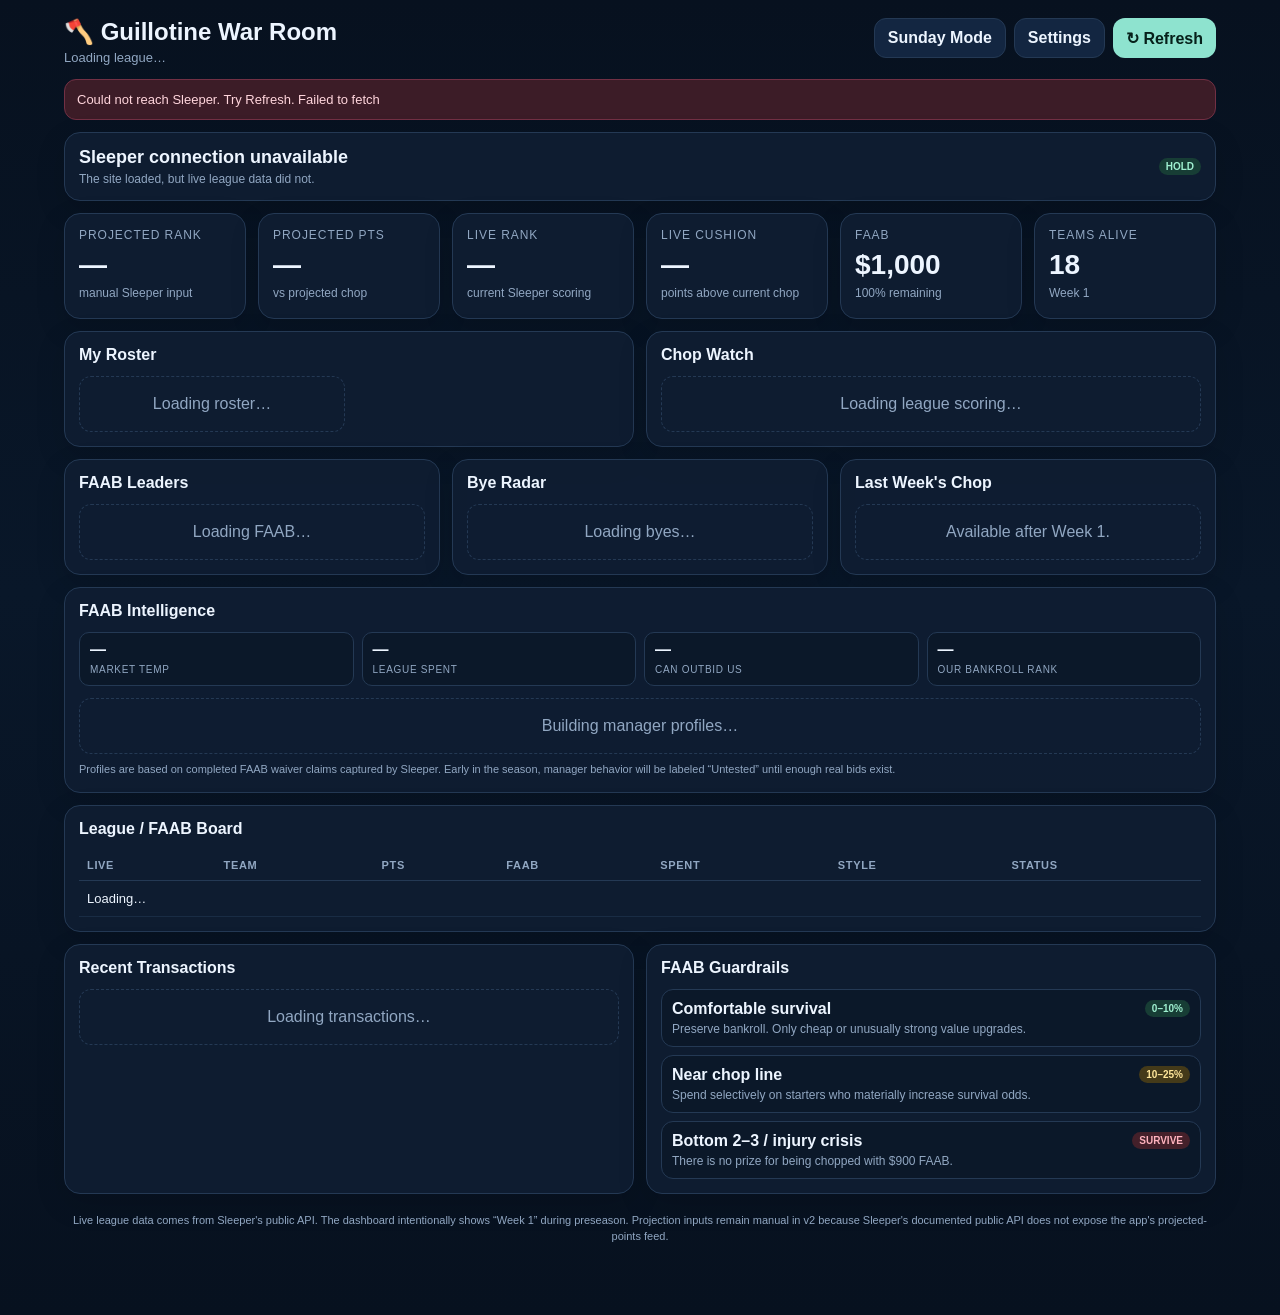
==== index.html @ 02e6e583 "Add files via upload" ====
<!doctype html>
<html lang="en">
<head>
<meta charset="utf-8">
<meta name="viewport" content="width=device-width,initial-scale=1,viewport-fit=cover">
<meta name="theme-color" content="#07111f">
<title>Guillotine War Room</title>
<style>
:root{
  --bg:#07111f;--panel:#0f1d31;--panel2:#132641;--line:#243954;--text:#edf5ff;
  --muted:#91a7c2;--green:#32d296;--yellow:#f3c969;--red:#ff6b7a;--blue:#5ab0ff;
  --accent:#8ee3cf;--purple:#a78bfa;--orange:#f5a94a
}
*{box-sizing:border-box}
body{margin:0;background:linear-gradient(180deg,#07111f,#091729 45%,#07111f);color:var(--text);
  font-family:-apple-system,BlinkMacSystemFont,"Segoe UI",Roboto,Arial,sans-serif;min-height:100vh}
button,input,select{font:inherit}
.app{max-width:1180px;margin:auto;padding:18px 14px 70px}
.header{display:flex;gap:12px;align-items:flex-start;justify-content:space-between;margin-bottom:14px}
.brand h1{font-size:24px;margin:0}.brand p{margin:4px 0 0;color:var(--muted);font-size:13px}
.actions{display:flex;gap:8px;flex-wrap:wrap;justify-content:flex-end}
.btn{border:1px solid var(--line);background:var(--panel2);color:var(--text);padding:10px 13px;border-radius:12px;font-weight:750;cursor:pointer}
.btn.primary{background:var(--accent);color:#06201a;border:none}.btn.active{outline:2px solid var(--accent)}
.grid{display:grid;grid-template-columns:repeat(12,1fr);gap:12px}
.card{background:rgba(15,29,49,.96);border:1px solid var(--line);border-radius:16px;padding:14px;box-shadow:0 10px 30px rgba(0,0,0,.13)}
.metric{grid-column:span 2;min-height:106px}.metric .label{color:var(--muted);font-size:12px;text-transform:uppercase;letter-spacing:.08em}
.metric .value{font-size:28px;font-weight:850;margin-top:7px}.metric .sub{font-size:12px;color:var(--muted);margin-top:5px}
.section{grid-column:span 6}.wide{grid-column:span 12}.third{grid-column:span 4}
h2{font-size:16px;margin:0 0 12px}
.good{color:var(--green)}.warn{color:var(--yellow)}.bad{color:var(--red)}
.status{display:flex;align-items:center;gap:10px;padding:13px;border-radius:14px;background:#0b2b28;border:1px solid #184b45;margin-bottom:12px}
.status.warnbg{background:#312914;border-color:#65541b}.status.badbg{background:#351923;border-color:#703042}
.dot{width:10px;height:10px;border-radius:50%;background:var(--green);box-shadow:0 0 14px currentColor;flex:0 0 auto}
.status strong{font-size:17px}.small{font-size:12px;color:var(--muted)}
table{width:100%;border-collapse:collapse;font-size:13px}
th{text-align:left;color:var(--muted);font-size:11px;text-transform:uppercase;letter-spacing:.06em;padding:9px 8px;border-bottom:1px solid var(--line)}
td{padding:10px 8px;border-bottom:1px solid rgba(36,57,84,.55)}
tr.me{background:rgba(90,176,255,.09)}tr.chop td{color:#ffd8dd}
.pill{display:inline-block;padding:3px 7px;border-radius:999px;font-size:10px;font-weight:850;background:#203858;color:#cfe6ff;white-space:nowrap}
.pill.green{background:#173d35;color:#9ff0d0}.pill.red{background:#44202a;color:#ffb3be}
.pill.yellow{background:#443a19;color:#ffe79b}.pill.purple{background:#31274b;color:#dacfff}
.faabbar{height:7px;background:#1e3048;border-radius:99px;overflow:hidden;margin-top:5px}.faabbar span{display:block;height:100%;background:var(--accent)}
.roster-grid{display:grid;grid-template-columns:repeat(2,1fr);gap:8px}
.player{border:1px solid var(--line);border-radius:12px;padding:10px;background:#0b1829}
.player .top{display:flex;justify-content:space-between;gap:8px;align-items:start}.player .name{font-weight:800}.player .meta{color:var(--muted);font-size:12px;margin-top:4px}
.controls{display:grid;grid-template-columns:1fr 1fr;gap:8px}.controls label{font-size:12px;color:var(--muted)}
select,input{width:100%;margin-top:4px;background:#0a1728;border:1px solid var(--line);border-radius:10px;color:var(--text);padding:10px;font-size:14px}
.empty{padding:18px;color:var(--muted);text-align:center;border:1px dashed var(--line);border-radius:12px}
.error{display:none;background:#3c1c27;color:#ffd5dc;border:1px solid #723044;border-radius:12px;padding:12px;margin-bottom:12px;font-size:13px}
#setup{display:none;margin-bottom:12px}
.reco{display:grid;grid-template-columns:1fr auto;gap:10px;align-items:center}.reco .headline{font-size:18px;font-weight:850}.reco .why{font-size:12px;color:var(--muted);margin-top:4px}
.reco .action{font-size:12px;text-align:right}
.kpirow{display:flex;gap:12px;flex-wrap:wrap;margin-top:10px}.kpi{background:#0b1829;border:1px solid var(--line);padding:8px 10px;border-radius:10px;min-width:90px}
.kpi b{display:block;font-size:16px}.kpi span{font-size:10px;color:var(--muted);text-transform:uppercase;letter-spacing:.07em}
.byeweek{display:flex;justify-content:space-between;align-items:center;padding:9px 0;border-bottom:1px solid rgba(36,57,84,.55)}
.byeweek:last-child{border-bottom:none}.playersline{font-size:12px;color:var(--muted);margin-top:2px}
.market-grid{display:grid;grid-template-columns:repeat(2,1fr);gap:8px}
.sunday-only{display:none}.sunday .sunday-only{display:block}.sunday .normal-only{display:none}
.footer{margin-top:18px;color:var(--muted);font-size:11px;text-align:center;line-height:1.5}
@media(max-width:800px){
  .metric{grid-column:span 6}.section,.third{grid-column:span 12}.roster-grid,.market-grid{grid-template-columns:1fr}
  .header{align-items:flex-start}.brand h1{font-size:21px}.controls{grid-template-columns:1fr}
  .actions{max-width:46%}.btn{padding:9px 11px}
}

.market-temp{display:grid;grid-template-columns:repeat(4,1fr);gap:8px;margin-bottom:12px}
.market-temp .kpi{min-width:0}
.profile-grid{display:grid;grid-template-columns:repeat(2,1fr);gap:8px}
.profile-card{border:1px solid var(--line);border-radius:12px;padding:10px;background:#0b1829}
.profile-card .row{display:flex;justify-content:space-between;gap:8px;align-items:center}
.profile-card .name{font-weight:800}
.profile-card .meta{color:var(--muted);font-size:11px;margin-top:5px;line-height:1.4}
.need{font-size:10px;font-weight:800;border-radius:999px;padding:3px 7px;background:#243954;color:#d8e8fa}
.bid-table td,.bid-table th{white-space:nowrap}
.intel-note{font-size:11px;color:var(--muted);line-height:1.45;margin-top:8px}
@media(max-width:800px){
  .market-temp{grid-template-columns:repeat(2,1fr)}
  .profile-grid{grid-template-columns:1fr}
}

</style>
</head>
<body>
<div class="app" id="app">
  <div class="header">
    <div class="brand"><h1>🪓 Guillotine War Room</h1><p id="leagueTitle">Loading league…</p></div>
    <div class="actions">
      <button class="btn" id="sundayBtn">Sunday Mode</button>
      <button class="btn" id="settingsBtn">Settings</button>
      <button class="btn primary" id="refreshBtn">↻ Refresh</button>
    </div>
  </div>

  <div id="error" class="error"></div>

  <div id="setup" class="card">
    <div class="controls">
      <label>My team<select id="teamSelect"><option>Loading teams…</option></select></label>
      <label>Projected rank<input id="projRank" type="number" min="1" max="18" value="4"></label>
      <label>My projected points<input id="myProj" type="number" step=".01" value="95.79"></label>
      <label>Projected chop line<input id="chopProj" type="number" step=".01" value="84.88"></label>
      <label>Sleeper “safe” %<input id="safePct" type="number" step="1" min="0" max="100" value="61"></label>
      <label>Starting FAAB<input id="startFaab" type="number" value="1000"></label>
    </div>
    <div style="margin-top:10px"><button class="btn primary" id="saveBtn">Save dashboard settings</button></div>
  </div>

  <div class="card wide normal-only" style="margin-bottom:12px">
    <div class="reco">
      <div><div class="headline" id="recommendation">Loading recommendation…</div><div class="why" id="recommendationWhy"></div></div>
      <div class="action"><span class="pill green" id="recommendationPill">HOLD</span></div>
    </div>
  </div>

  <div class="card wide sunday-only" style="margin-bottom:12px">
    <div class="reco">
      <div><div class="headline" id="sundayDecision">Sunday Mode</div><div class="why" id="sundayDecisionWhy">Live game-day guidance will appear once scoring starts.</div></div>
      <div class="action"><span class="pill green" id="sundayDecisionPill">HOLD</span></div>
    </div>
  </div>

  <div class="grid">
    <div class="card metric normal-only"><div class="label">Projected Rank</div><div class="value" id="rankVal">—</div><div class="sub">manual Sleeper input</div></div>
    <div class="card metric normal-only"><div class="label">Projected Pts</div><div class="value" id="projVal">—</div><div class="sub" id="projSub">vs projected chop</div></div>
    <div class="card metric"><div class="label">Live Rank</div><div class="value" id="liveRank">—</div><div class="sub">current Sleeper scoring</div></div>
    <div class="card metric"><div class="label">Live Cushion</div><div class="value" id="liveCushion">—</div><div class="sub">points above current chop</div></div>
    <div class="card metric normal-only"><div class="label">FAAB</div><div class="value" id="faabVal">$1,000</div><div class="sub" id="faabSub">100% remaining</div></div>
    <div class="card metric normal-only"><div class="label">Teams Alive</div><div class="value" id="teamsVal">18</div><div class="sub" id="weekVal">Week 1</div></div>

    <div class="card wide sunday-only">
      <h2>Sunday Survival Console</h2>
      <div class="kpirow" id="sundayKpis"></div>
      <div style="margin-top:12px" id="sundayBottom"></div>
    </div>

    <div class="card wide sunday-only">
      <h2>What Matters Now</h2>
      <div id="sundayContext"><div class="empty">Games have not started.</div></div>
    </div>

    <div class="card section">
      <h2>My Roster</h2>
      <div id="roster" class="roster-grid"><div class="empty">Loading roster…</div></div>
    </div>

    <div class="card section normal-only">
      <h2>Chop Watch</h2>
      <div id="chopWatch"><div class="empty">Loading league scoring…</div></div>
    </div>

    <div class="card third normal-only">
      <h2>FAAB Leaders</h2>
      <div id="faabLeaders"><div class="empty">Loading FAAB…</div></div>
    </div>

    <div class="card third normal-only">
      <h2>Bye Radar</h2>
      <div id="byeRadar"><div class="empty">Loading byes…</div></div>
    </div>

    <div class="card third normal-only">
      <h2>Last Week's Chop</h2>
      <div id="choppedMarket"><div class="empty">Available after Week 1.</div></div>
    </div>

    <div class="card wide normal-only">
      <h2>FAAB Intelligence</h2>
      <div class="market-temp" id="faabMarketKpis">
        <div class="kpi"><b>—</b><span>Market temp</span></div>
        <div class="kpi"><b>—</b><span>League spent</span></div>
        <div class="kpi"><b>—</b><span>Can outbid us</span></div>
        <div class="kpi"><b>—</b><span>Our bankroll rank</span></div>
      </div>
      <div id="faabProfiles"><div class="empty">Building manager profiles…</div></div>
      <div class="intel-note">Profiles are based on completed FAAB waiver claims captured by Sleeper. Early in the season, manager behavior will be labeled “Untested” until enough real bids exist.</div>
    </div>

    <div class="card wide normal-only">
      <h2>League / FAAB Board</h2>
      <div style="overflow:auto">
        <table>
          <thead><tr><th>Live</th><th>Team</th><th>Pts</th><th>FAAB</th><th>Spent</th><th>Style</th><th>Status</th></tr></thead>
          <tbody id="leagueRows"><tr><td colspan="7">Loading…</td></tr></tbody>
        </table>
      </div>
    </div>

    <div class="card section normal-only">
      <h2>Recent Transactions</h2>
      <div id="transactions"><div class="empty">Loading transactions…</div></div>
    </div>

    <div class="card section normal-only">
      <h2>FAAB Guardrails</h2>
      <div class="player"><div class="top"><span class="name">Comfortable survival</span><span class="pill green">0–10%</span></div><div class="meta">Preserve bankroll. Only cheap or unusually strong value upgrades.</div></div>
      <div class="player" style="margin-top:8px"><div class="top"><span class="name">Near chop line</span><span class="pill yellow">10–25%</span></div><div class="meta">Spend selectively on starters who materially increase survival odds.</div></div>
      <div class="player" style="margin-top:8px"><div class="top"><span class="name">Bottom 2–3 / injury crisis</span><span class="pill red">SURVIVE</span></div><div class="meta">There is no prize for being chopped with $900 FAAB.</div></div>
    </div>
  </div>

  <div class="footer">
    Live league data comes from Sleeper's public API. The dashboard intentionally shows “Week 1” during preseason.
    Projection inputs remain manual in v2 because Sleeper's documented public API does not expose the app's projected-points feed.
  </div>
</div>

<script>
const LEAGUE_ID="1383615005433274368";
const API="https://api.sleeper.app/v1";
const BYE={
  CAR:5,KC:5,
  CIN:6,DET:6,MIA:6,MIN:6,
  BUF:7,JAX:7,LAC:7,WAS:7,
  HOU:8,NO:8,NYG:8,SF:8,
  PIT:9,TEN:9,
  CHI:10,DEN:10,PHI:10,TB:10,
  ATL:11,CLE:11,GB:11,LAR:11,NE:11,SEA:11,
  BAL:13,IND:13,LV:13,NYJ:13,
  ARI:14,DAL:14
};
let state={league:null,users:[],rosters:[],matchups:[],previousMatchups:[],players:{},transactions:[],historicalTransactions:[],week:1,nflState:null};
let prefs=JSON.parse(localStorage.getItem("gwPrefs")||'{"rosterId":null,"projRank":4,"myProj":95.79,"chopProj":84.88,"safePct":61,"startFaab":1000}');

const $=id=>document.getElementById(id);
const money=n=>"$"+Number(n||0).toLocaleString();
const teamName=user=>user?.metadata?.team_name || user?.display_name || user?.username || "Unknown";
const playerName=id=>{const p=state.players[id];return p?(p.full_name||[p.first_name,p.last_name].filter(Boolean).join(" ")):id};
const playerMeta=id=>state.players[id]||{};
const rosterUser=r=>state.users.find(u=>u.user_id===r.owner_id);
const faabRemaining=r=>Math.max(0,Number(prefs.startFaab||1000)-Number(r.settings?.waiver_budget_used||0));
const myRoster=()=>state.rosters.find(r=>String(r.roster_id)===String(prefs.rosterId));
const matchupFor=(rid,arr=state.matchups)=>arr.find(m=>String(m.roster_id)===String(rid));
const activeRoster=r=>Array.isArray(r.players)&&r.players.length>0;

function showError(msg){$("error").style.display="block";$("error").textContent=msg}
function hideError(){$("error").style.display="none"}
async function getJson(url,timeout=10000){
  const c=new AbortController();const t=setTimeout(()=>c.abort(),timeout);
  try{const r=await fetch(url,{cache:"no-store",signal:c.signal});if(!r.ok)throw new Error(`${r.status} ${r.statusText}`);return await r.json()}
  finally{clearTimeout(t)}
}

async function load(){
  hideError();$("recommendation").textContent="Refreshing Sleeper…";
  try{
    const [league,users,rosters,nfl]=await Promise.all([
      getJson(`${API}/league/${LEAGUE_ID}`),getJson(`${API}/league/${LEAGUE_ID}/users`),
      getJson(`${API}/league/${LEAGUE_ID}/rosters`),getJson(`${API}/state/nfl`)
    ]);
    state.league=league;state.users=users;state.rosters=rosters;state.nflState=nfl;
    const st=String(nfl.season_type||"").toLowerCase();
    state.week=(st==="regular"||st==="post")?Number(nfl.week||1):1;
    $("leagueTitle").textContent=`${league.name||"Sleeper League"} · ${league.season||""}`;

    const jobs=[
      getJson(`${API}/league/${LEAGUE_ID}/matchups/${state.week}`).catch(()=>[]),
      getJson(`${API}/league/${LEAGUE_ID}/transactions/${state.week}`).catch(()=>[]),
      getJson(`${API}/players/nfl`,15000).catch(()=>({}))
    ];
    if(state.week>1)jobs.push(getJson(`${API}/league/${LEAGUE_ID}/matchups/${state.week-1}`).catch(()=>[]));
    const res=await Promise.all(jobs);
    state.matchups=res[0];state.transactions=res[1];state.players=res[2];state.previousMatchups=res[3]||[];

    // Pull every completed transaction week-to-date so FAAB behavior compounds over the season.
    const txWeeks=Array.from({length:Math.max(1,state.week)},(_,i)=>i+1);
    const txHistory=await Promise.all(txWeeks.map(w=>getJson(`${API}/league/${LEAGUE_ID}/transactions/${w}`).catch(()=>[])));
    const seen=new Set();
    state.historicalTransactions=txHistory.flat().filter(t=>{
      const key=t.transaction_id||`${t.created||0}-${JSON.stringify(t.roster_ids||[])}-${JSON.stringify(t.adds||{})}`;
      if(seen.has(key))return false;seen.add(key);return true;
    });

    buildTeamSelect();
    if(!prefs.rosterId){$("setup").style.display="block";$("recommendation").textContent="Choose your team once";$("recommendationWhy").textContent="Your selection will persist on this device."}
    else render();
  }catch(e){
    showError("Could not reach Sleeper. Try Refresh. "+(e.name==="AbortError"?"The request timed out.":e.message));
    $("recommendation").textContent="Sleeper connection unavailable";
    $("recommendationWhy").textContent="The site loaded, but live league data did not.";
  }
}

function buildTeamSelect(){
  const s=$("teamSelect");s.innerHTML="";
  state.rosters.forEach(r=>{const o=document.createElement("option");o.value=r.roster_id;o.textContent=teamName(rosterUser(r));if(String(r.roster_id)===String(prefs.rosterId))o.selected=true;s.appendChild(o)});
  $("projRank").value=prefs.projRank||4;$("myProj").value=prefs.myProj||95.79;$("chopProj").value=prefs.chopProj||84.88;
  $("safePct").value=prefs.safePct||61;$("startFaab").value=prefs.startFaab||1000;
}
function scoredTeams(){
  return state.rosters.filter(activeRoster).map(r=>({r,m:matchupFor(r.roster_id),pts:Number(matchupFor(r.roster_id)?.points||0)})).sort((a,b)=>b.pts-a.pts);
}
function recommendation(scored,mine){
  const gap=Number(prefs.myProj||0)-Number(prefs.chopProj||0);
  const rank=Number(prefs.projRank||99);const n=scored.length;
  const myfaab=faabRemaining(mine);
  let title,why,pill,cls;
  if(rank>=Math.max(1,n-2)||gap<4){
    title="🔴 Survival first — be willing to spend";
    why=`Projected ${rank}/${n} with only ${gap.toFixed(1)} points of cushion. Protect the season before the bankroll.`;
    pill="SURVIVE";cls="red";
  }else if(rank>=Math.max(1,n-5)||gap<8){
    title="🟡 Watch closely — selective upgrades";
    why=`Projected ${rank}/${n}, +${gap.toFixed(1)} above chop. Preserve FAAB unless an upgrade materially raises the floor.`;
    pill="WATCH";cls="yellow";
  }else{
    title="🟢 Comfortable — preserve FAAB";
    why=`Projected ${rank}/${n}, +${gap.toFixed(1)} above chop with ${money(myfaab)} available. No reason to force upgrades.`;
    pill="HOLD";cls="green";
  }
  $("recommendation").textContent=title;$("recommendationWhy").textContent=why;
  $("recommendationPill").textContent=pill;$("recommendationPill").className=`pill ${cls}`;
}
function render(){
  const mine=myRoster();if(!mine){$("setup").style.display="block";return}
  const scored=scoredTeams();const started=scored.some(x=>x.pts!==0);
  const myPts=Number(matchupFor(mine.roster_id)?.points||0);
  const myIdx=scored.findIndex(x=>x.r.roster_id===mine.roster_id);
  const chop=scored.length?scored[scored.length-1].pts:0;const cushion=myPts-chop;const faab=faabRemaining(mine);

  $("rankVal").textContent=`${prefs.projRank||"—"} / ${scored.length}`;
  $("projVal").textContent=Number(prefs.myProj||0).toFixed(1);
  const pg=Number(prefs.myProj||0)-Number(prefs.chopProj||0);
  $("projSub").textContent=`${pg>=0?"+":""}${pg.toFixed(1)} vs projected chop`;
  $("liveRank").textContent=started&&myIdx>=0?`${myIdx+1} / ${scored.length}`:"Not started";
  $("liveRank").style.fontSize=started?"28px":"20px";
  $("liveCushion").textContent=started?`${cushion>=0?"+":""}${cushion.toFixed(1)}`:"—";
  $("liveCushion").className="value "+(started?(cushion>=10?"good":cushion>=5?"warn":"bad"):"");
  $("faabVal").textContent=money(faab);$("faabSub").textContent=`${Math.round(100*faab/Number(prefs.startFaab||1000))}% remaining`;
  $("teamsVal").textContent=scored.length;$("weekVal").textContent=`Week ${state.week}`;

  recommendation(scored,mine);renderRoster(mine);renderLeague(scored,mine,started);renderChop(scored,mine,started);
  renderFaabLeaders(mine);renderFaabIntelligence(mine);renderByeRadar(mine);renderTransactions();renderChoppedMarket();renderSunday(scored,mine,started);
}
function renderRoster(mine){
  const starters=new Set((matchupFor(mine.roster_id)?.starters||mine.starters||[]).map(String));
  const ids=mine.players||[];
  $("roster").innerHTML=ids.map(id=>{
    const p=playerMeta(id),isStarter=starters.has(String(id)),bye=BYE[p.team],inj=p.injury_status?` · ${p.injury_status}`:"";
    return `<div class="player"><div class="top"><span class="name">${playerName(id)}</span><span class="pill ${isStarter?"green":""}">${isStarter?"START":"BENCH"}</span></div>
      <div class="meta">${p.position||""} · ${p.team||"FA"}${bye?` · Bye ${bye}`:""}${inj}</div></div>`
  }).join("")||'<div class="empty">No roster players returned.</div>';
}
function styleForSpend(spent){
  const pct=spent/Number(prefs.startFaab||1000);
  if(spent===0)return["Untested",""];
  if(pct<.10)return["Patient","green"];
  if(pct<.30)return["Active","yellow"];
  return["Aggressive","red"];
}
function renderLeague(scored,mine,started){
  $("leagueRows").innerHTML=scored.map((x,i)=>{
    const u=rosterUser(x.r),faab=faabRemaining(x.r),spent=Number(prefs.startFaab||1000)-faab,[style,cls]=styleForSpend(spent),me=x.r.roster_id===mine.roster_id;
    return `<tr class="${me?"me":""} ${started&&i===scored.length-1?"chop":""}">
      <td>${started?i+1:"—"}</td><td>${teamName(u)}${me?" · YOU":""}</td><td>${x.pts.toFixed(2)}</td>
      <td>${money(faab)}</td><td>${money(spent)}</td><td><span class="pill ${cls}">${style}</span></td>
      <td>${started&&i===scored.length-1?'<span class="pill red">CHOP</span>':'<span class="pill green">ALIVE</span>'}</td></tr>`
  }).join("");
}
function renderChop(scored,mine,started){
  if(!started){$("chopWatch").innerHTML='<div class="empty">Games have not started. Use projected rank/cushion above.</div>';return}
  const bottom=[...scored].slice(-5).reverse();
  $("chopWatch").innerHTML=bottom.map((x,i)=>{
    const me=x.r.roster_id===mine.roster_id;
    return `<div class="player" style="margin-bottom:7px"><div class="top"><span class="name">${teamName(rosterUser(x.r))}${me?" · YOU":""}</span><span class="pill ${i===0?"red":""}">${x.pts.toFixed(2)}</span></div>
      <div class="meta">${i===0?"Current chop position":"+"+(x.pts-bottom[0].pts).toFixed(2)+" above chop"}</div></div>`
  }).join("");
}
function renderFaabLeaders(mine){
  const rows=state.rosters.filter(activeRoster).map(r=>({r,faab:faabRemaining(r)})).sort((a,b)=>b.faab-a.faab).slice(0,8);
  $("faabLeaders").innerHTML=rows.map((x,i)=>{
    const me=x.r.roster_id===mine.roster_id;
    return `<div class="player" style="margin-bottom:7px"><div class="top"><span class="name">${i+1}. ${teamName(rosterUser(x.r))}${me?" · YOU":""}</span><b>${money(x.faab)}</b></div>
      <div class="faabbar"><span style="width:${Math.min(100,x.faab/Number(prefs.startFaab||1000)*100)}%"></span></div></div>`
  }).join("");
}

function rosterPositionCounts(r){
  const counts={QB:0,RB:0,WR:0,TE:0};
  (r.players||[]).forEach(id=>{
    const pos=(playerMeta(id).position||"").toUpperCase();
    if(counts[pos]!=null)counts[pos]++;
  });
  return counts;
}
function rosterWeakness(r){
  const c=rosterPositionCounts(r);
  // Guillotine roster is intentionally tiny; this is relative depth pressure, not a redraft roster-grade.
  const pressure=[
    ["TE",c.TE<=1?3:c.TE===2?1:0],
    ["RB",c.RB<=2?3:c.RB===3?1:0],
    ["WR",c.WR<=2?3:c.WR===3?1:0],
    ["QB",c.QB===0?3:c.QB===1?1:0]
  ].sort((a,b)=>b[1]-a[1]);
  return pressure[0][1]>0?pressure[0][0]:"BAL";
}
function faabClaimsByRoster(){
  const map={};
  state.rosters.forEach(r=>map[r.roster_id]={wins:0,total:0,max:0,bids:[],adds:[]});
  (state.historicalTransactions||[]).forEach(t=>{
    const bid=Number(t.settings?.waiver_bid);
    if(!Number.isFinite(bid)||bid<0)return;
    // Only count completed/successful waiver claims; failed claims are not reliable market-clearing bids.
    if(t.status && String(t.status).toLowerCase()!=="complete")return;
    const rid=(t.roster_ids||[])[0];
    if(!rid||!map[rid])return;
    map[rid].wins++;
    map[rid].total+=bid;
    map[rid].max=Math.max(map[rid].max,bid);
    map[rid].bids.push(bid);
    if(t.adds)map[rid].adds.push(...Object.keys(t.adds));
  });
  return map;
}
function managerArchetype(r,stats){
  const spent=Number(prefs.startFaab||1000)-faabRemaining(r);
  const pct=spent/Number(prefs.startFaab||1000);
  const avg=stats.wins?stats.total/stats.wins:0;

  if(stats.wins===0 && spent===0)return["Untested",""];
  if(pct>=.45 || avg>=300)return["Whale","red"];
  if(pct>=.25 || avg>=175)return["Aggressive","yellow"];
  if(stats.wins>=2 && avg<=80 && pct<.20)return["Value Hunter","green"];
  if(pct<.08 && stats.wins<=1)return["Hoarder","purple"];
  return["Selective",""];
}
function renderFaabIntelligence(mine){
  const start=Number(prefs.startFaab||1000);
  const claims=faabClaimsByRoster();
  const active=state.rosters.filter(activeRoster);
  const mineFaab=faabRemaining(mine);
  const totalRemaining=active.reduce((s,r)=>s+faabRemaining(r),0);
  const leagueSpent=active.length*start-totalRemaining;
  const canOutbid=active.filter(r=>r.roster_id!==mine.roster_id && faabRemaining(r)>mineFaab).length;
  const bankrollRank=[...active].sort((a,b)=>faabRemaining(b)-faabRemaining(a)).findIndex(r=>r.roster_id===mine.roster_id)+1;

  const allBids=Object.values(claims).flatMap(x=>x.bids);
  const avgBid=allBids.length?allBids.reduce((a,b)=>a+b,0)/allBids.length:0;
  const medianBid=allBids.length?[...allBids].sort((a,b)=>a-b)[Math.floor(allBids.length/2)]:0;

  let temp="Cold", tempClass="green";
  if(allBids.length>=3 && avgBid>=225){temp="Hot";tempClass="red"}
  else if(allBids.length>=2 && avgBid>=100){temp="Warm";tempClass="yellow"}
  else if(allBids.length===0){temp="Unformed";tempClass=""}

  $("faabMarketKpis").innerHTML=[
    [`<span class="${tempClass}">${temp}</span>`,"Market temp"],
    [money(leagueSpent),"League spent"],
    [canOutbid,"Can outbid us"],
    [`${bankrollRank}/${active.length}`,"Our bankroll rank"]
  ].map(([a,b])=>`<div class="kpi"><b>${a}</b><span>${b}</span></div>`).join("");

  const profiles=active.map(r=>{
    const s=claims[r.roster_id]||{wins:0,total:0,max:0,bids:[]};
    const avg=s.wins?s.total/s.wins:0;
    const [type,cls]=managerArchetype(r,s);
    return {
      r,faab:faabRemaining(r),spent:start-faabRemaining(r),wins:s.wins,avg,max:s.max,
      type,cls,need:rosterWeakness(r)
    };
  }).sort((a,b)=>{
    // Put us first, then most strategically relevant bankrolls.
    if(a.r.roster_id===mine.roster_id)return -1;
    if(b.r.roster_id===mine.roster_id)return 1;
    return b.faab-a.faab;
  });

  const header=`<div style="overflow:auto"><table class="bid-table">
    <thead><tr><th>Manager</th><th>FAAB</th><th>Spent</th><th>Wins</th><th>Avg Bid</th><th>Max</th><th>Profile</th><th>Need</th></tr></thead><tbody>`;
  const rows=profiles.map(x=>{
    const me=x.r.roster_id===mine.roster_id;
    return `<tr class="${me?"me":""}">
      <td>${teamName(rosterUser(x.r))}${me?" · YOU":""}</td>
      <td><b>${money(x.faab)}</b></td>
      <td>${money(x.spent)}</td>
      <td>${x.wins}</td>
      <td>${x.wins?money(Math.round(x.avg)):"—"}</td>
      <td>${x.wins?money(x.max):"—"}</td>
      <td><span class="pill ${x.cls}">${x.type}</span></td>
      <td><span class="need">${x.need}</span></td>
    </tr>`;
  }).join("");
  const footer=`</tbody></table></div>
    <div class="intel-note">${allBids.length
      ? `Observed ${allBids.length} completed FAAB win${allBids.length===1?"":"s"} · league average ${money(Math.round(avgBid))} · median ${money(Math.round(medianBid))}.`
      : `No completed FAAB claims yet. This panel will begin learning the league after the first waiver cycle.`}</div>`;
  $("faabProfiles").innerHTML=header+rows+footer;
}

function renderByeRadar(mine){
  const groups={};
  (mine.players||[]).forEach(id=>{const p=playerMeta(id),w=BYE[p.team];if(!w)return;(groups[w]??=[]).push(playerName(id))});
  const weeks=Object.keys(groups).map(Number).sort((a,b)=>a-b);
  $("byeRadar").innerHTML=weeks.map(w=>{
    const n=groups[w].length,cls=n>=2?"red":n===1?"green":"";
    return `<div class="byeweek"><div><b>Week ${w}</b><div class="playersline">${groups[w].join(", ")}</div></div><span class="pill ${cls}">${n>=2?"CONFLICT":"1 OUT"}</span></div>`
  }).join("")||'<div class="empty">No bye data found.</div>';
}
function renderTransactions(){
  const tx=[...state.transactions].sort((a,b)=>(b.status_updated||b.created||0)-(a.status_updated||a.created||0)).slice(0,10);
  $("transactions").innerHTML=tx.length?tx.map(t=>{
    const bid=t.settings?.waiver_bid,adds=t.adds?Object.keys(t.adds).map(playerName).join(", "):"",drops=t.drops?Object.keys(t.drops).map(playerName).join(", "):"";
    const rid=t.roster_ids?.[0],owner=rid?teamName(rosterUser(state.rosters.find(r=>r.roster_id===rid))):"";
    return `<div class="player" style="margin-bottom:7px"><div class="top"><span class="name">${owner||t.type||"Transaction"}</span><span class="pill">${bid!=null?money(bid):(t.status||"")}</span></div>
      <div class="meta">${adds?"+ "+adds:""}${drops?" · − "+drops:""}</div></div>`
  }).join(""):'<div class="empty">No transactions yet this week.</div>';
}
function renderChoppedMarket(){
  if(state.week<=1||!state.previousMatchups.length){$("choppedMarket").innerHTML='<div class="empty">After Week 1, the prior week’s lowest-scoring roster will appear here automatically.</div>';return}
  const prev=[...state.previousMatchups].sort((a,b)=>Number(a.points||0)-Number(b.points||0));
  const chopped=prev[0],r=state.rosters.find(x=>x.roster_id===chopped.roster_id),name=teamName(rosterUser(r));
  const ids=chopped.players||[];
  $("choppedMarket").innerHTML=`<div class="player" style="margin-bottom:8px"><div class="top"><span class="name">${name}</span><span class="pill red">${Number(chopped.points||0).toFixed(2)}</span></div><div class="meta">Previous week’s lowest score</div></div>
    <div class="market-grid">${ids.slice(0,12).map(id=>{const p=playerMeta(id);return `<div class="player"><div class="name">${playerName(id)}</div><div class="meta">${p.position||""} · ${p.team||""}</div></div>`}).join("")}</div>`;
}
function renderSunday(scored,mine,started){
  const myMatch=matchupFor(mine.roster_id)||{};
  const myPts=Number(myMatch.points||0);
  const bottom=[...scored].slice(-5).reverse();
  const chop=bottom[0]?.pts||0;
  const myRank=scored.findIndex(x=>x.r.roster_id===mine.roster_id)+1;
  const myStarters=(myMatch.starters||mine.starters||[]).map(String);
  const scoredStarterIds=new Set(Object.keys(myMatch.players_points||{}).filter(id=>Number(myMatch.players_points[id]||0)!==0));
  const myRemaining=myStarters.filter(id=>!scoredStarterIds.has(id)).length;

  const bottomWithRemain=bottom.map(x=>{
    const m=x.m||{};
    const starters=(m.starters||x.r.starters||[]).map(String);
    const ptsMap=m.players_points||{};
    const remaining=starters.filter(id=>Number(ptsMap[id]||0)===0).length;
    return {...x,remaining};
  });

  $("sundayKpis").innerHTML=[
    ["My score",started?myPts.toFixed(2):"0.00"],
    ["Current rank",started?`${myRank}/${scored.length}`:"—"],
    ["Current chop",started?chop.toFixed(2):"—"],
    ["Cushion",started?((myPts-chop)>=0?"+":"")+(myPts-chop).toFixed(2):"—"],
    ["My remaining",myRemaining],
    ["Proj finish",`${prefs.projRank}/${scored.length}`]
  ].map(([a,b])=>`<div class="kpi"><b>${b}</b><span>${a}</span></div>`).join("");

  $("sundayBottom").innerHTML=started
    ? bottomWithRemain.map((x,i)=>{
        const me=x.r.roster_id===mine.roster_id;
        return `<div class="player" style="margin-bottom:7px">
          <div class="top"><span class="name">${i+1}. ${teamName(rosterUser(x.r))}${me?" · YOU":""}</span><b>${x.pts.toFixed(2)}</b></div>
          <div class="meta">${x.remaining} starter${x.remaining===1?"":"s"} remaining</div>
        </div>`
      }).join("")
    : '<div class="empty">Live chop ranking activates when Week 1 scoring starts.</div>';

  if(!started){
    $("sundayDecision").textContent="Pregame — no action needed";
    $("sundayDecisionWhy").textContent=`Projected ${prefs.projRank}/${scored.length}, ${Number(prefs.myProj||0)-Number(prefs.chopProj||0)>=0?"+":""}${(Number(prefs.myProj||0)-Number(prefs.chopProj||0)).toFixed(1)} above projected chop.`;
    $("sundayDecisionPill").textContent="HOLD";
    $("sundayDecisionPill").className="pill green";
    $("sundayContext").innerHTML='<div class="empty">Once games start, this panel will focus on live rank, cushion, and how many starters the bottom teams still have remaining.</div>';
    return;
  }

  const cushion=myPts-chop;
  const dangerThreshold=Math.max(1,scored.length-3);
  let decision,why,pill,cls;
  if(myRank>=dangerThreshold || cushion<5){
    decision="🔴 NEED UPSIDE";
    why=`You are ${myRank}/${scored.length} with only ${cushion.toFixed(1)} points above the chop. Favor ceiling over floor in any remaining lineup decisions.`;
    pill="UPSIDE";cls="red";
  }else if(cushion<12 || myRank>=Math.ceil(scored.length*.65)){
    decision="🟡 HOLD / STAY BALANCED";
    why=`You are ${myRank}/${scored.length}, +${cushion.toFixed(1)} above the chop. Avoid unnecessary gambles, but keep an eye on the bottom teams' remaining players.`;
    pill="HOLD";cls="yellow";
  }else{
    decision="🟢 PLAY FLOOR";
    why=`You are ${myRank}/${scored.length}, +${cushion.toFixed(1)} above the chop. Prioritize stable volume and avoid unnecessary variance.`;
    pill="FLOOR";cls="green";
  }
  $("sundayDecision").textContent=decision;
  $("sundayDecisionWhy").textContent=why;
  $("sundayDecisionPill").textContent=pill;
  $("sundayDecisionPill").className=`pill ${cls}`;

  const chopTeam=bottomWithRemain[0];
  const closest=bottomWithRemain.slice(0,3);
  $("sundayContext").innerHTML=`
    <div class="player">
      <div class="top"><span class="name">Current chop: ${teamName(rosterUser(chopTeam.r))}</span><span class="pill red">${chopTeam.pts.toFixed(2)}</span></div>
      <div class="meta">${chopTeam.remaining} starter${chopTeam.remaining===1?"":"s"} remaining</div>
    </div>
    <div style="height:8px"></div>
    ${closest.map(x=>`<div class="player" style="margin-bottom:7px"><div class="top"><span class="name">${teamName(rosterUser(x.r))}</span><span>${x.pts.toFixed(2)}</span></div><div class="meta">${x.remaining} remaining</div></div>`).join("")}`;
}

$("refreshBtn").onclick=load;
$("settingsBtn").onclick=()=>{$("setup").style.display=$("setup").style.display==="none"?"block":"none"};
$("sundayBtn").onclick=()=>{$("app").classList.toggle("sunday");$("sundayBtn").classList.toggle("active");$("sundayBtn").textContent=$("app").classList.contains("sunday")?"Exit Sunday":"Sunday Mode"};
$("saveBtn").onclick=()=>{
  prefs={rosterId:$("teamSelect").value,projRank:Number($("projRank").value||0),myProj:Number($("myProj").value||0),
    chopProj:Number($("chopProj").value||0),safePct:Number($("safePct").value||0),startFaab:Number($("startFaab").value||1000)};
  localStorage.setItem("gwPrefs",JSON.stringify(prefs));$("setup").style.display="none";render();
};
load();
</script>
</body>
</html>
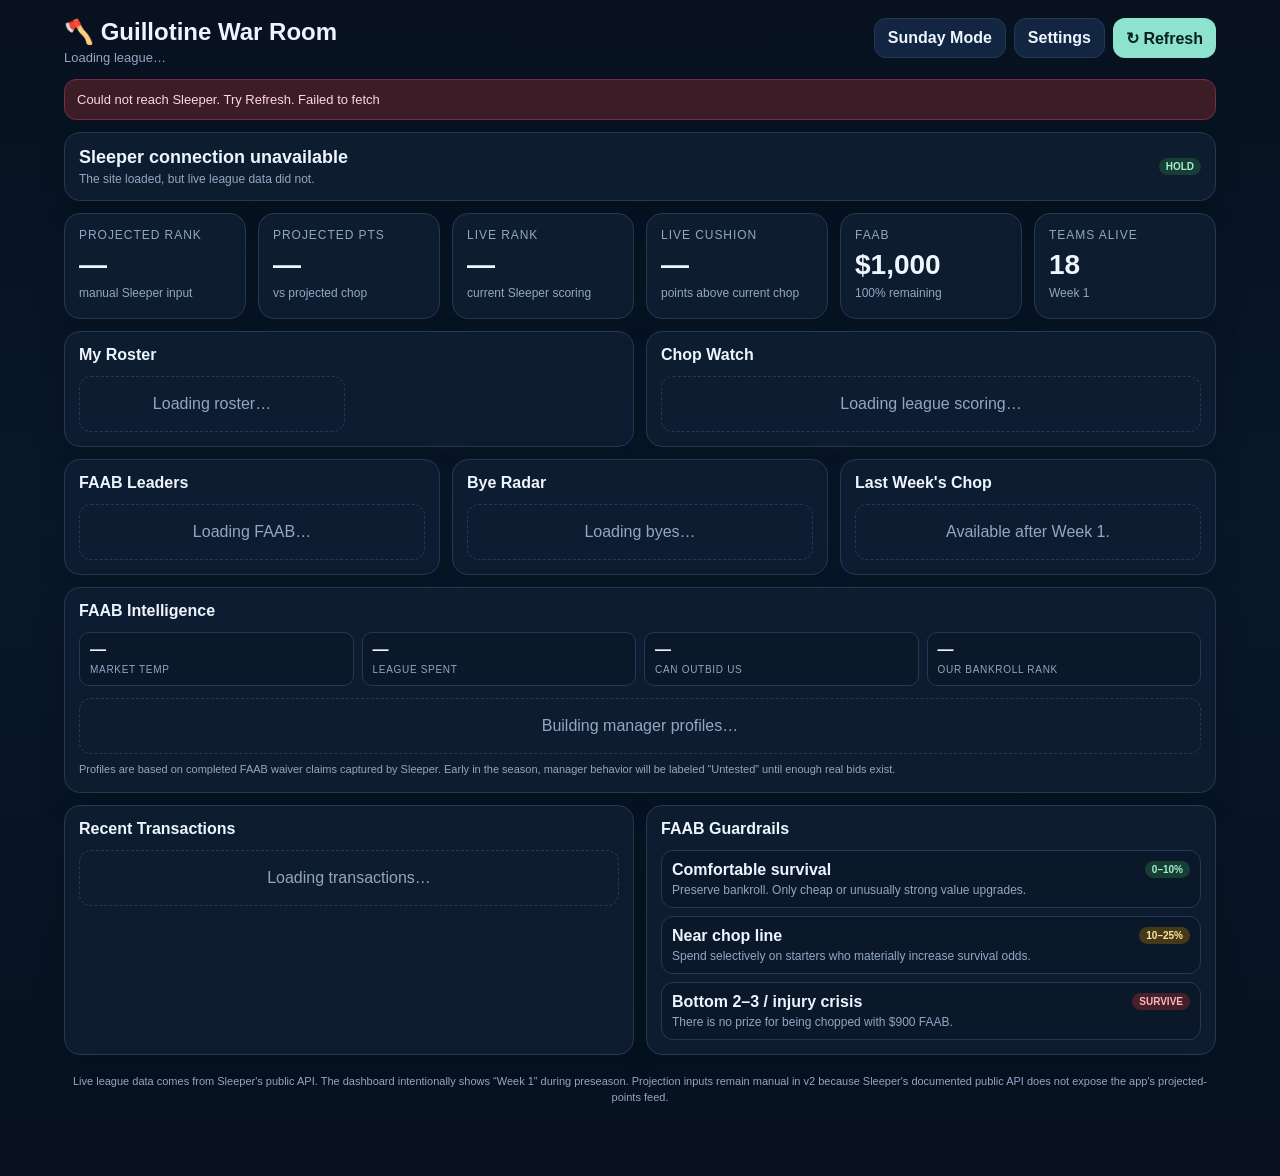
==== commit 035b759e: "Add files via upload" ====
--- a/index.html
+++ b/index.html
@@ -175,16 +175,6 @@
       <div class="intel-note">Profiles are based on completed FAAB waiver claims captured by Sleeper. Early in the season, manager behavior will be labeled “Untested” until enough real bids exist.</div>
     </div>
 
-    <div class="card wide normal-only">
-      <h2>League / FAAB Board</h2>
-      <div style="overflow:auto">
-        <table>
-          <thead><tr><th>Live</th><th>Team</th><th>Pts</th><th>FAAB</th><th>Spent</th><th>Style</th><th>Status</th></tr></thead>
-          <tbody id="leagueRows"><tr><td colspan="7">Loading…</td></tr></tbody>
-        </table>
-      </div>
-    </div>
-
     <div class="card section normal-only">
       <h2>Recent Transactions</h2>
       <div id="transactions"><div class="empty">Loading transactions…</div></div>
@@ -328,7 +318,7 @@
   $("faabVal").textContent=money(faab);$("faabSub").textContent=`${Math.round(100*faab/Number(prefs.startFaab||1000))}% remaining`;
   $("teamsVal").textContent=scored.length;$("weekVal").textContent=`Week ${state.week}`;
 
-  recommendation(scored,mine);renderRoster(mine);renderLeague(scored,mine,started);renderChop(scored,mine,started);
+  recommendation(scored,mine);renderRoster(mine);renderChop(scored,mine,started);
   renderFaabLeaders(mine);renderFaabIntelligence(mine);renderByeRadar(mine);renderTransactions();renderChoppedMarket();renderSunday(scored,mine,started);
 }
 function renderRoster(mine){
@@ -339,89 +329,6 @@
     return `<div class="player"><div class="top"><span class="name">${playerName(id)}</span><span class="pill ${isStarter?"green":""}">${isStarter?"START":"BENCH"}</span></div>
       <div class="meta">${p.position||""} · ${p.team||"FA"}${bye?` · Bye ${bye}`:""}${inj}</div></div>`
   }).join("")||'<div class="empty">No roster players returned.</div>';
-}
-function styleForSpend(spent){
-  const pct=spent/Number(prefs.startFaab||1000);
-  if(spent===0)return["Untested",""];
-  if(pct<.10)return["Patient","green"];
-  if(pct<.30)return["Active","yellow"];
-  return["Aggressive","red"];
-}
-function renderLeague(scored,mine,started){
-  $("leagueRows").innerHTML=scored.map((x,i)=>{
-    const u=rosterUser(x.r),faab=faabRemaining(x.r),spent=Number(prefs.startFaab||1000)-faab,[style,cls]=styleForSpend(spent),me=x.r.roster_id===mine.roster_id;
-    return `<tr class="${me?"me":""} ${started&&i===scored.length-1?"chop":""}">
-      <td>${started?i+1:"—"}</td><td>${teamName(u)}${me?" · YOU":""}</td><td>${x.pts.toFixed(2)}</td>
-      <td>${money(faab)}</td><td>${money(spent)}</td><td><span class="pill ${cls}">${style}</span></td>
-      <td>${started&&i===scored.length-1?'<span class="pill red">CHOP</span>':'<span class="pill green">ALIVE</span>'}</td></tr>`
-  }).join("");
-}
-function renderChop(scored,mine,started){
-  if(!started){$("chopWatch").innerHTML='<div class="empty">Games have not started. Use projected rank/cushion above.</div>';return}
-  const bottom=[...scored].slice(-5).reverse();
-  $("chopWatch").innerHTML=bottom.map((x,i)=>{
-    const me=x.r.roster_id===mine.roster_id;
-    return `<div class="player" style="margin-bottom:7px"><div class="top"><span class="name">${teamName(rosterUser(x.r))}${me?" · YOU":""}</span><span class="pill ${i===0?"red":""}">${x.pts.toFixed(2)}</span></div>
-      <div class="meta">${i===0?"Current chop position":"+"+(x.pts-bottom[0].pts).toFixed(2)+" above chop"}</div></div>`
-  }).join("");
-}
-function renderFaabLeaders(mine){
-  const rows=state.rosters.filter(activeRoster).map(r=>({r,faab:faabRemaining(r)})).sort((a,b)=>b.faab-a.faab).slice(0,8);
-  $("faabLeaders").innerHTML=rows.map((x,i)=>{
-    const me=x.r.roster_id===mine.roster_id;
-    return `<div class="player" style="margin-bottom:7px"><div class="top"><span class="name">${i+1}. ${teamName(rosterUser(x.r))}${me?" · YOU":""}</span><b>${money(x.faab)}</b></div>
-      <div class="faabbar"><span style="width:${Math.min(100,x.faab/Number(prefs.startFaab||1000)*100)}%"></span></div></div>`
-  }).join("");
-}
-
-function rosterPositionCounts(r){
-  const counts={QB:0,RB:0,WR:0,TE:0};
-  (r.players||[]).forEach(id=>{
-    const pos=(playerMeta(id).position||"").toUpperCase();
-    if(counts[pos]!=null)counts[pos]++;
-  });
-  return counts;
-}
-function rosterWeakness(r){
-  const c=rosterPositionCounts(r);
-  // Guillotine roster is intentionally tiny; this is relative depth pressure, not a redraft roster-grade.
-  const pressure=[
-    ["TE",c.TE<=1?3:c.TE===2?1:0],
-    ["RB",c.RB<=2?3:c.RB===3?1:0],
-    ["WR",c.WR<=2?3:c.WR===3?1:0],
-    ["QB",c.QB===0?3:c.QB===1?1:0]
-  ].sort((a,b)=>b[1]-a[1]);
-  return pressure[0][1]>0?pressure[0][0]:"BAL";
-}
-function faabClaimsByRoster(){
-  const map={};
-  state.rosters.forEach(r=>map[r.roster_id]={wins:0,total:0,max:0,bids:[],adds:[]});
-  (state.historicalTransactions||[]).forEach(t=>{
-    const bid=Number(t.settings?.waiver_bid);
-    if(!Number.isFinite(bid)||bid<0)return;
-    // Only count completed/successful waiver claims; failed claims are not reliable market-clearing bids.
-    if(t.status && String(t.status).toLowerCase()!=="complete")return;
-    const rid=(t.roster_ids||[])[0];
-    if(!rid||!map[rid])return;
-    map[rid].wins++;
-    map[rid].total+=bid;
-    map[rid].max=Math.max(map[rid].max,bid);
-    map[rid].bids.push(bid);
-    if(t.adds)map[rid].adds.push(...Object.keys(t.adds));
-  });
-  return map;
-}
-function managerArchetype(r,stats){
-  const spent=Number(prefs.startFaab||1000)-faabRemaining(r);
-  const pct=spent/Number(prefs.startFaab||1000);
-  const avg=stats.wins?stats.total/stats.wins:0;
-
-  if(stats.wins===0 && spent===0)return["Untested",""];
-  if(pct>=.45 || avg>=300)return["Whale","red"];
-  if(pct>=.25 || avg>=175)return["Aggressive","yellow"];
-  if(stats.wins>=2 && avg<=80 && pct<.20)return["Value Hunter","green"];
-  if(pct<.08 && stats.wins<=1)return["Hoarder","purple"];
-  return["Selective",""];
 }
 function renderFaabIntelligence(mine){
   const start=Number(prefs.startFaab||1000);
@@ -464,12 +371,23 @@
     return b.faab-a.faab;
   });
 
+  const scored=scoredTeams();
+  const started=scored.some(x=>x.pts!==0);
+  const liveMap={};
+  scored.forEach((x,i)=>liveMap[x.r.roster_id]={rank:i+1,pts:x.pts,isChop:started&&i===scored.length-1});
+
   const header=`<div style="overflow:auto"><table class="bid-table">
-    <thead><tr><th>Manager</th><th>FAAB</th><th>Spent</th><th>Wins</th><th>Avg Bid</th><th>Max</th><th>Profile</th><th>Need</th></tr></thead><tbody>`;
+    <thead><tr>
+      <th>Manager</th><th>Live</th><th>Pts</th><th>FAAB</th><th>Spent</th>
+      <th>Wins</th><th>Avg Bid</th><th>Max</th><th>Profile</th><th>Need</th><th>Status</th>
+    </tr></thead><tbody>`;
   const rows=profiles.map(x=>{
     const me=x.r.roster_id===mine.roster_id;
-    return `<tr class="${me?"me":""}">
+    const live=liveMap[x.r.roster_id]||{rank:null,pts:0,isChop:false};
+    return `<tr class="${me?"me":""} ${live.isChop?"chop":""}">
       <td>${teamName(rosterUser(x.r))}${me?" · YOU":""}</td>
+      <td>${started&&live.rank?live.rank:"—"}</td>
+      <td>${Number(live.pts||0).toFixed(2)}</td>
       <td><b>${money(x.faab)}</b></td>
       <td>${money(x.spent)}</td>
       <td>${x.wins}</td>
@@ -477,6 +395,7 @@
       <td>${x.wins?money(x.max):"—"}</td>
       <td><span class="pill ${x.cls}">${x.type}</span></td>
       <td><span class="need">${x.need}</span></td>
+      <td>${live.isChop?'<span class="pill red">CHOP</span>':'<span class="pill green">ALIVE</span>'}</td>
     </tr>`;
   }).join("");
   const footer=`</tbody></table></div>
@@ -498,10 +417,28 @@
 function renderTransactions(){
   const tx=[...state.transactions].sort((a,b)=>(b.status_updated||b.created||0)-(a.status_updated||a.created||0)).slice(0,10);
   $("transactions").innerHTML=tx.length?tx.map(t=>{
-    const bid=t.settings?.waiver_bid,adds=t.adds?Object.keys(t.adds).map(playerName).join(", "):"",drops=t.drops?Object.keys(t.drops).map(playerName).join(", "):"";
-    const rid=t.roster_ids?.[0],owner=rid?teamName(rosterUser(state.rosters.find(r=>r.roster_id===rid))):"";
-    return `<div class="player" style="margin-bottom:7px"><div class="top"><span class="name">${owner||t.type||"Transaction"}</span><span class="pill">${bid!=null?money(bid):(t.status||"")}</span></div>
-      <div class="meta">${adds?"+ "+adds:""}${drops?" · − "+drops:""}</div></div>`
+    const bid=t.settings?.waiver_bid;
+    const addedIds=t.adds?Object.keys(t.adds):[];
+    const droppedIds=t.drops?Object.keys(t.drops):[];
+    const adds=addedIds.map(playerName);
+    const drops=droppedIds.map(playerName);
+    const rid=t.roster_ids?.[0];
+    const owner=rid?teamName(rosterUser(state.rosters.find(r=>r.roster_id===rid))):"";
+
+    // Player is the primary thing we care about; manager is secondary context.
+    const primary=adds.length?adds.join(", "):(drops.length?drops.join(", "):(t.type||"Transaction"));
+    const details=[
+      owner?`${adds.length?"Added by":"Team"} ${owner}`:"",
+      drops.length?`Dropped ${drops.join(", ")}`:""
+    ].filter(Boolean).join(" · ");
+
+    return `<div class="player" style="margin-bottom:7px">
+      <div class="top">
+        <span class="name">${primary}</span>
+        <span class="pill">${bid!=null?money(bid):(t.status||"")}</span>
+      </div>
+      <div class="meta">${details||"League transaction"}</div>
+    </div>`
   }).join(""):'<div class="empty">No transactions yet this week.</div>';
 }
 function renderChoppedMarket(){
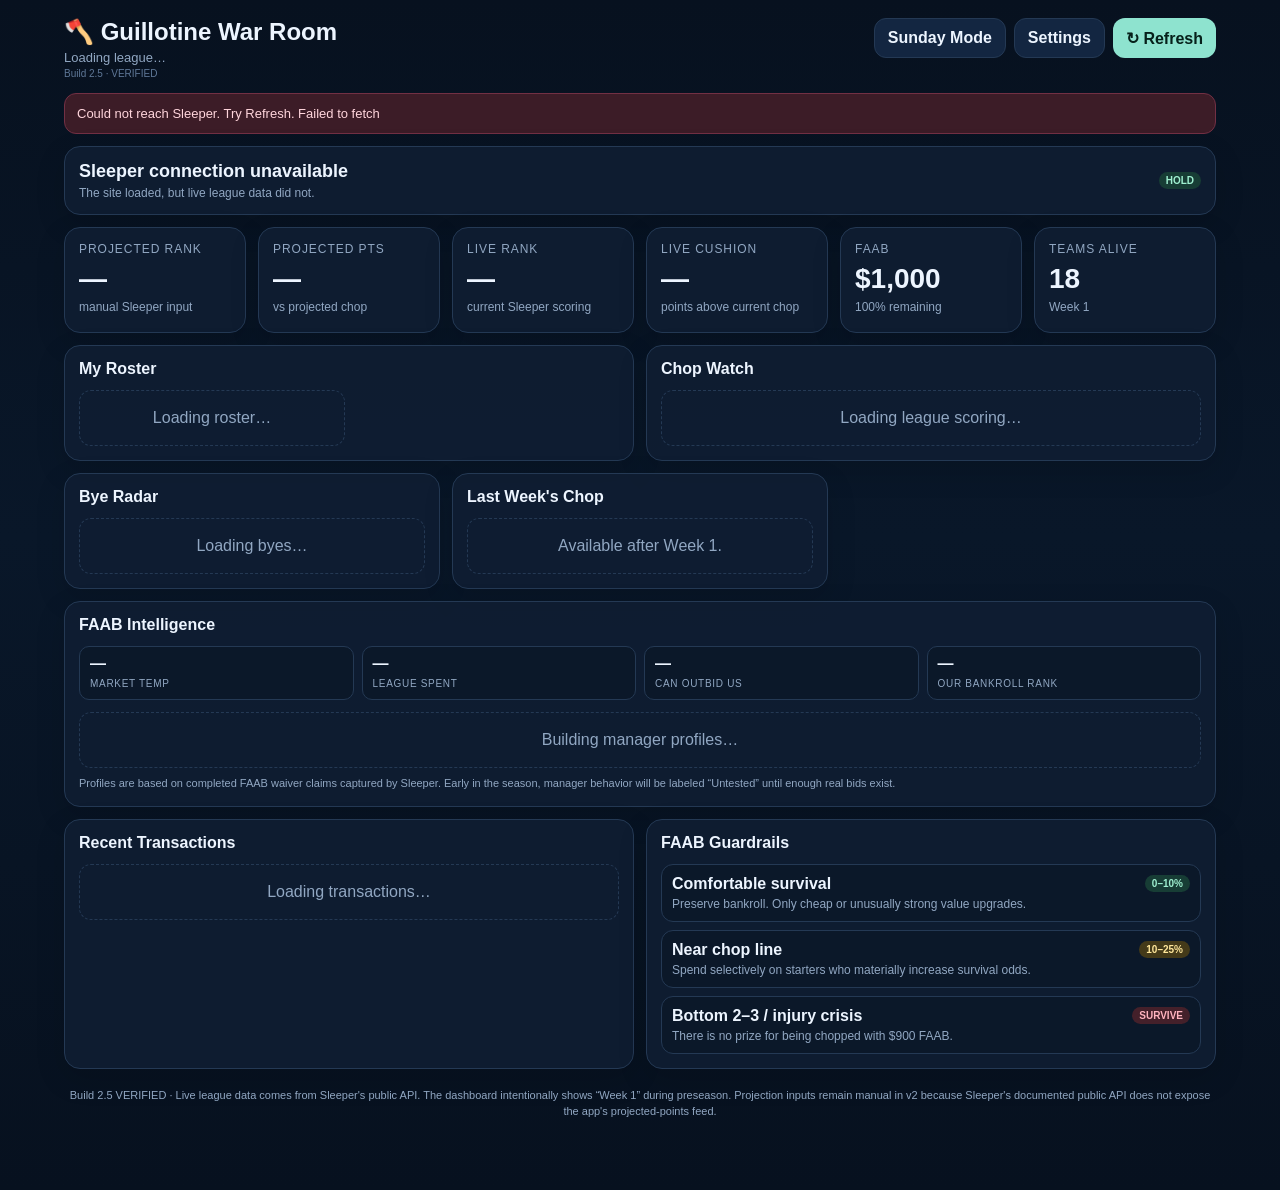
==== commit 685381f9: "Add files via upload" ====
--- a/index.html
+++ b/index.html
@@ -83,7 +83,7 @@
 <body>
 <div class="app" id="app">
   <div class="header">
-    <div class="brand"><h1>🪓 Guillotine War Room</h1><p id="leagueTitle">Loading league…</p></div>
+    <div class="brand"><h1>🪓 Guillotine War Room</h1><p id="leagueTitle">Loading league…</p><p style="margin:3px 0 0;color:#5f7898;font-size:10px">Build 2.5 · VERIFIED</p></div>
     <div class="actions">
       <button class="btn" id="sundayBtn">Sunday Mode</button>
       <button class="btn" id="settingsBtn">Settings</button>
@@ -146,11 +146,6 @@
     <div class="card section normal-only">
       <h2>Chop Watch</h2>
       <div id="chopWatch"><div class="empty">Loading league scoring…</div></div>
-    </div>
-
-    <div class="card third normal-only">
-      <h2>FAAB Leaders</h2>
-      <div id="faabLeaders"><div class="empty">Loading FAAB…</div></div>
     </div>
 
     <div class="card third normal-only">
@@ -189,7 +184,7 @@
   </div>
 
   <div class="footer">
-    Live league data comes from Sleeper's public API. The dashboard intentionally shows “Week 1” during preseason.
+    Build 2.5 VERIFIED · Live league data comes from Sleeper's public API. The dashboard intentionally shows “Week 1” during preseason.
     Projection inputs remain manual in v2 because Sleeper's documented public API does not expose the app's projected-points feed.
   </div>
 </div>
@@ -262,8 +257,18 @@
 
     buildTeamSelect();
     if(!prefs.rosterId){$("setup").style.display="block";$("recommendation").textContent="Choose your team once";$("recommendationWhy").textContent="Your selection will persist on this device."}
-    else render();
+    else {
+      try{
+        render();
+      }catch(e){
+        console.error("Dashboard render error",e);
+        showError("Dashboard error: "+e.message+" · Build 2.5");
+        $("recommendation").textContent="Dashboard rendering issue";
+        $("recommendationWhy").textContent="Sleeper data loaded, but one dashboard panel failed to render.";
+      }
+    }
   }catch(e){
+    console.error("Sleeper/data load error",e);
     showError("Could not reach Sleeper. Try Refresh. "+(e.name==="AbortError"?"The request timed out.":e.message));
     $("recommendation").textContent="Sleeper connection unavailable";
     $("recommendationWhy").textContent="The site loaded, but live league data did not.";
@@ -319,7 +324,7 @@
   $("teamsVal").textContent=scored.length;$("weekVal").textContent=`Week ${state.week}`;
 
   recommendation(scored,mine);renderRoster(mine);renderChop(scored,mine,started);
-  renderFaabLeaders(mine);renderFaabIntelligence(mine);renderByeRadar(mine);renderTransactions();renderChoppedMarket();renderSunday(scored,mine,started);
+  renderFaabIntelligence(mine);renderByeRadar(mine);renderTransactions();renderChoppedMarket();renderSunday(scored,mine,started);
 }
 function renderRoster(mine){
   const starters=new Set((matchupFor(mine.roster_id)?.starters||mine.starters||[]).map(String));
@@ -330,6 +335,74 @@
       <div class="meta">${p.position||""} · ${p.team||"FA"}${bye?` · Bye ${bye}`:""}${inj}</div></div>`
   }).join("")||'<div class="empty">No roster players returned.</div>';
 }
+
+function renderChop(scored,mine,started){
+  if(!started){
+    $("chopWatch").innerHTML='<div class="empty">Games have not started. Use projected rank/cushion above.</div>';
+    return;
+  }
+  const bottom=[...scored].slice(-5).reverse();
+  $("chopWatch").innerHTML=bottom.map((x,i)=>{
+    const me=x.r.roster_id===mine.roster_id;
+    return `<div class="player" style="margin-bottom:7px">
+      <div class="top">
+        <span class="name">${teamName(rosterUser(x.r))}${me?" · YOU":""}</span>
+        <span class="pill ${i===0?"red":""}">${x.pts.toFixed(2)}</span>
+      </div>
+      <div class="meta">${i===0?"Current chop position":"+"+(x.pts-bottom[0].pts).toFixed(2)+" above chop"}</div>
+    </div>`;
+  }).join("");
+}
+
+
+function rosterPositionCounts(r){
+  const counts={QB:0,RB:0,WR:0,TE:0};
+  (r.players||[]).forEach(id=>{
+    const pos=(playerMeta(id).position||"").toUpperCase();
+    if(counts[pos]!=null)counts[pos]++;
+  });
+  return counts;
+}
+function rosterWeakness(r){
+  const c=rosterPositionCounts(r);
+  const pressure=[
+    ["TE",c.TE<=1?3:c.TE===2?1:0],
+    ["RB",c.RB<=2?3:c.RB===3?1:0],
+    ["WR",c.WR<=2?3:c.WR===3?1:0],
+    ["QB",c.QB===0?3:c.QB===1?1:0]
+  ].sort((a,b)=>b[1]-a[1]);
+  return pressure[0][1]>0?pressure[0][0]:"BAL";
+}
+function faabClaimsByRoster(){
+  const map={};
+  state.rosters.forEach(r=>map[r.roster_id]={wins:0,total:0,max:0,bids:[],adds:[]});
+  (state.historicalTransactions||[]).forEach(t=>{
+    const bid=Number(t.settings?.waiver_bid);
+    if(!Number.isFinite(bid)||bid<0)return;
+    if(t.status && String(t.status).toLowerCase()!=="complete")return;
+    const rid=(t.roster_ids||[])[0];
+    if(!rid||!map[rid])return;
+    map[rid].wins++;
+    map[rid].total+=bid;
+    map[rid].max=Math.max(map[rid].max,bid);
+    map[rid].bids.push(bid);
+    if(t.adds)map[rid].adds.push(...Object.keys(t.adds));
+  });
+  return map;
+}
+function managerArchetype(r,stats){
+  const spent=Number(prefs.startFaab||1000)-faabRemaining(r);
+  const pct=spent/Number(prefs.startFaab||1000);
+  const avg=stats.wins?stats.total/stats.wins:0;
+
+  if(stats.wins===0 && spent===0)return["Untested",""];
+  if(pct>=.45 || avg>=300)return["Whale","red"];
+  if(pct>=.25 || avg>=175)return["Aggressive","yellow"];
+  if(stats.wins>=2 && avg<=80 && pct<.20)return["Value Hunter","green"];
+  if(pct<.08 && stats.wins<=1)return["Hoarder","purple"];
+  return["Selective",""];
+}
+
 function renderFaabIntelligence(mine){
   const start=Number(prefs.startFaab||1000);
   const claims=faabClaimsByRoster();
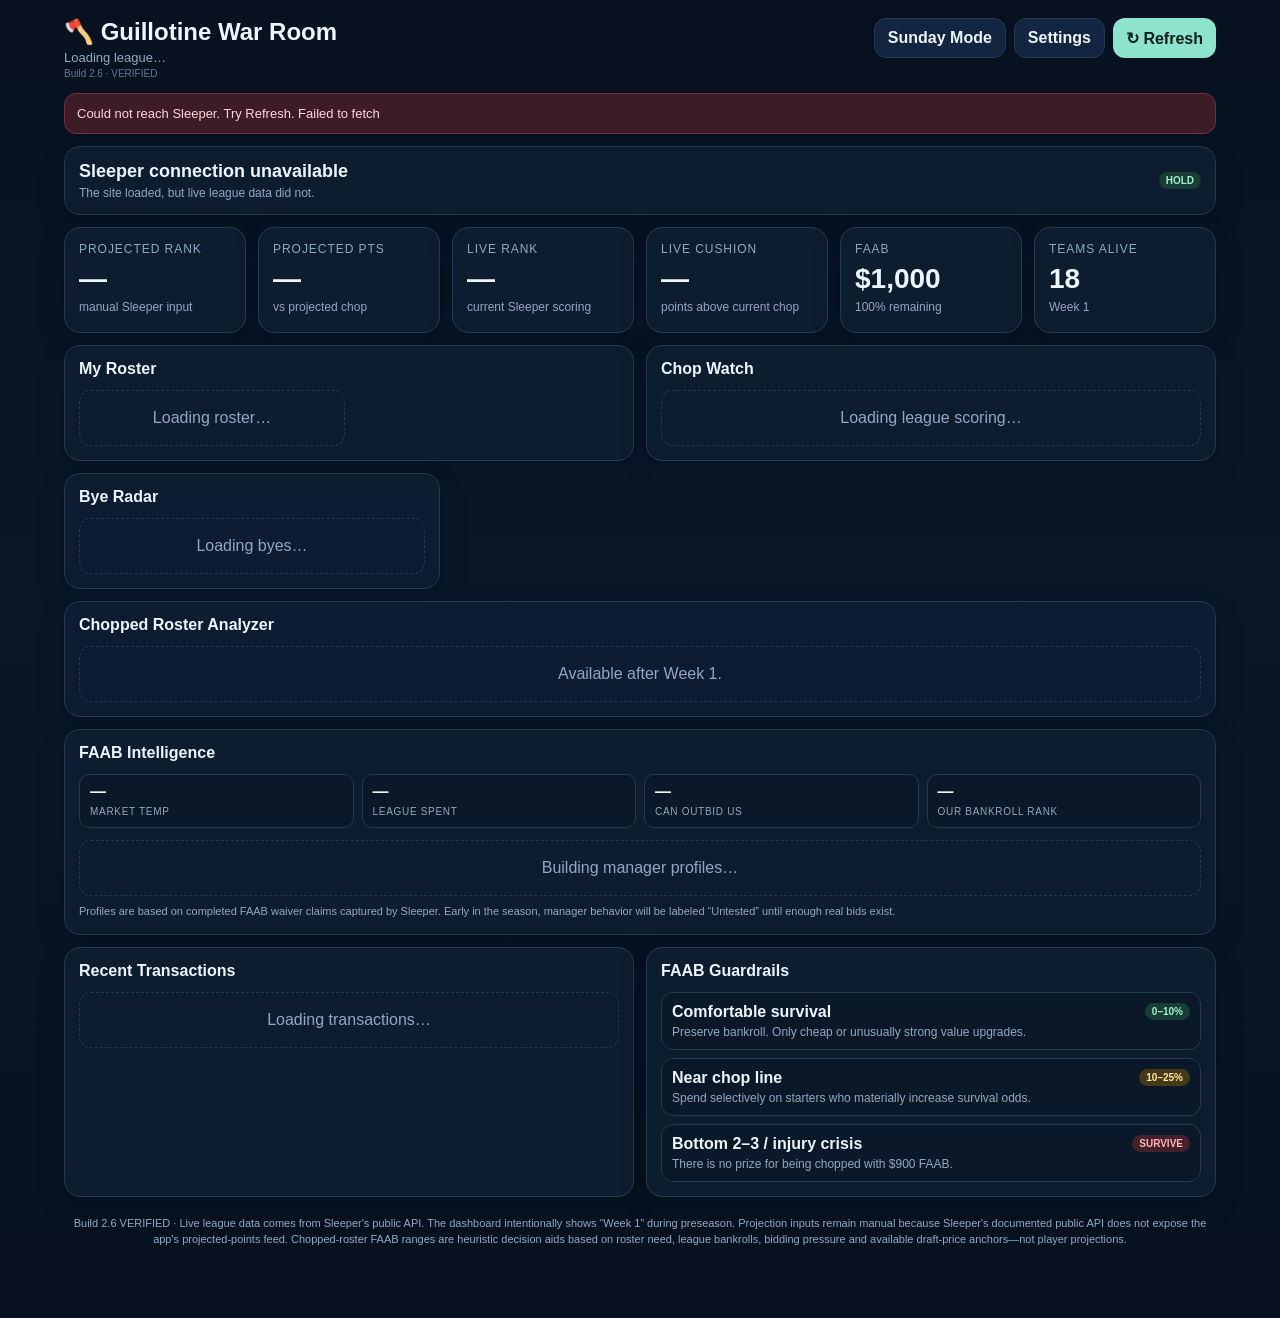
==== commit bd3c0676: "Add files via upload" ====
--- a/index.html
+++ b/index.html
@@ -78,12 +78,24 @@
   .profile-grid{grid-template-columns:1fr}
 }
 
+
+.analyzer-card{border:1px solid var(--line);border-radius:14px;background:#0b1829;padding:11px;margin-bottom:9px}
+.analyzer-head{display:flex;justify-content:space-between;gap:10px;align-items:flex-start}
+.analyzer-name{font-weight:850;font-size:15px}
+.analyzer-meta{font-size:11px;color:var(--muted);margin-top:3px}
+.analyzer-grid{display:grid;grid-template-columns:repeat(4,1fr);gap:7px;margin-top:9px}
+.analyzer-stat{background:#0e2036;border:1px solid var(--line);padding:8px;border-radius:10px}
+.analyzer-stat b{display:block;font-size:14px}
+.analyzer-stat span{font-size:9px;color:var(--muted);text-transform:uppercase;letter-spacing:.06em}
+.bidband{margin-top:9px;padding:9px;border-radius:10px;background:#10253e;border:1px solid var(--line);font-size:12px}
+@media(max-width:800px){.analyzer-grid{grid-template-columns:repeat(2,1fr)}}
+
 </style>
 </head>
 <body>
 <div class="app" id="app">
   <div class="header">
-    <div class="brand"><h1>🪓 Guillotine War Room</h1><p id="leagueTitle">Loading league…</p><p style="margin:3px 0 0;color:#5f7898;font-size:10px">Build 2.5 · VERIFIED</p></div>
+    <div class="brand"><h1>🪓 Guillotine War Room</h1><p id="leagueTitle">Loading league…</p><p style="margin:3px 0 0;color:#5f7898;font-size:10px">Build 2.6 · VERIFIED</p></div>
     <div class="actions">
       <button class="btn" id="sundayBtn">Sunday Mode</button>
       <button class="btn" id="settingsBtn">Settings</button>
@@ -153,8 +165,8 @@
       <div id="byeRadar"><div class="empty">Loading byes…</div></div>
     </div>
 
-    <div class="card third normal-only">
-      <h2>Last Week's Chop</h2>
+    <div class="card wide normal-only">
+      <h2>Chopped Roster Analyzer</h2>
       <div id="choppedMarket"><div class="empty">Available after Week 1.</div></div>
     </div>
 
@@ -184,8 +196,8 @@
   </div>
 
   <div class="footer">
-    Build 2.5 VERIFIED · Live league data comes from Sleeper's public API. The dashboard intentionally shows “Week 1” during preseason.
-    Projection inputs remain manual in v2 because Sleeper's documented public API does not expose the app's projected-points feed.
+    Build 2.6 VERIFIED · Live league data comes from Sleeper's public API. The dashboard intentionally shows “Week 1” during preseason.
+    Projection inputs remain manual because Sleeper's documented public API does not expose the app's projected-points feed. Chopped-roster FAAB ranges are heuristic decision aids based on roster need, league bankrolls, bidding pressure and available draft-price anchors—not player projections.
   </div>
 </div>
 
@@ -203,7 +215,7 @@
   BAL:13,IND:13,LV:13,NYJ:13,
   ARI:14,DAL:14
 };
-let state={league:null,users:[],rosters:[],matchups:[],previousMatchups:[],players:{},transactions:[],historicalTransactions:[],week:1,nflState:null};
+let state={league:null,users:[],rosters:[],matchups:[],previousMatchups:[],players:{},transactions:[],historicalTransactions:[],drafts:[],draftPicks:[],week:1,nflState:null};
 let prefs=JSON.parse(localStorage.getItem("gwPrefs")||'{"rosterId":null,"projRank":4,"myProj":95.79,"chopProj":84.88,"safePct":61,"startFaab":1000}');
 
 const $=id=>document.getElementById(id);
@@ -255,6 +267,11 @@
       if(seen.has(key))return false;seen.add(key);return true;
     });
 
+    // Draft data gives us a useful league-specific anchor for chopped-player valuation.
+    state.drafts=await getJson(`${API}/league/${LEAGUE_ID}/drafts`).catch(()=>[]);
+    const draftId=state.league?.draft_id || state.drafts?.[0]?.draft_id;
+    state.draftPicks=draftId?await getJson(`${API}/draft/${draftId}/picks`).catch(()=>[]):[];
+
     buildTeamSelect();
     if(!prefs.rosterId){$("setup").style.display="block";$("recommendation").textContent="Choose your team once";$("recommendationWhy").textContent="Your selection will persist on this device."}
     else {
@@ -262,7 +279,7 @@
         render();
       }catch(e){
         console.error("Dashboard render error",e);
-        showError("Dashboard error: "+e.message+" · Build 2.5");
+        showError("Dashboard error: "+e.message+" · Build 2.6");
         $("recommendation").textContent="Dashboard rendering issue";
         $("recommendationWhy").textContent="Sleeper data loaded, but one dashboard panel failed to render.";
       }
@@ -514,13 +531,140 @@
     </div>`
   }).join(""):'<div class="empty">No transactions yet this week.</div>';
 }
+
+function originalAuctionPrice(playerId){
+  const pick=(state.draftPicks||[]).find(p=>String(p.player_id)===String(playerId));
+  if(!pick)return null;
+  const m=pick.metadata||{};
+  const candidates=[m.amount,m.price,m.bid,m.auction_price,pick.amount,pick.price,pick.bid];
+  for(const v of candidates){
+    const n=Number(v);
+    if(Number.isFinite(n)&&n>=0)return n;
+  }
+  return null;
+}
+function positionNeedScore(r,pos){
+  const c=rosterPositionCounts(r);
+  if(pos==="TE")return c.TE<=1?3:c.TE===2?1:0;
+  if(pos==="RB")return c.RB<=2?3:c.RB===3?1:0;
+  if(pos==="WR")return c.WR<=2?3:c.WR===3?1:0;
+  if(pos==="QB")return c.QB===0?3:c.QB===1?1:0;
+  return 0;
+}
+function likelyBiddersFor(playerId,mine){
+  const p=playerMeta(playerId),pos=(p.position||"").toUpperCase();
+  const myFaab=faabRemaining(mine);
+  return state.rosters.filter(r=>
+    activeRoster(r) &&
+    r.roster_id!==mine.roster_id &&
+    positionNeedScore(r,pos)>=1
+  ).map(r=>({
+    r,
+    faab:faabRemaining(r),
+    need:positionNeedScore(r,pos),
+    canOutbid:faabRemaining(r)>myFaab
+  })).sort((a,b)=>(b.need-a.need)||(b.faab-a.faab));
+}
+function marketPressureFor(playerId,mine){
+  const bidders=likelyBiddersFor(playerId,mine);
+  const strong=bidders.filter(x=>x.need>=3).length;
+  const rich=bidders.filter(x=>x.faab>=faabRemaining(mine)).length;
+  const score=strong*2+Math.min(4,rich)+Math.min(4,bidders.length/3);
+  if(score>=8)return["HIGH","red"];
+  if(score>=4)return["MEDIUM","yellow"];
+  return["LOW","green"];
+}
+function recommendedBidBand(playerId,mine){
+  const p=playerMeta(playerId),pos=(p.position||"").toUpperCase();
+  const need=positionNeedScore(mine,pos);
+  const [pressure]=marketPressureFor(playerId,mine);
+  const start=Number(prefs.startFaab||1000);
+  const auction=originalAuctionPrice(playerId);
+
+  // League-specific heuristic, not a player projection:
+  // need + observed market pressure + original auction cost determine a conservative bid band.
+  let base=need===3?.10:need===1?.06:.025;
+  if(pressure==="HIGH")base+=.05;
+  else if(pressure==="MEDIUM")base+=.025;
+
+  // Original auction value is an anchor only; inflated auction cost should not mechanically dictate FAAB.
+  if(auction!=null){
+    if(auction>=60)base+=.08;
+    else if(auction>=40)base+=.05;
+    else if(auction>=20)base+=.025;
+  }
+  const low=Math.round(start*Math.max(.01,base*.75));
+  const high=Math.round(start*Math.min(.35,base*1.25));
+  const max=Math.round(start*Math.min(.45,base*1.55));
+  return {low,high,max};
+}
+function analyzerLabel(playerId,mine){
+  const pos=(playerMeta(playerId).position||"").toUpperCase();
+  const need=positionNeedScore(mine,pos);
+  if(need>=3)return["ROSTER NEED","red"];
+  if(need>=1)return["USEFUL","yellow"];
+  return["LUXURY","green"];
+}
+
 function renderChoppedMarket(){
-  if(state.week<=1||!state.previousMatchups.length){$("choppedMarket").innerHTML='<div class="empty">After Week 1, the prior week’s lowest-scoring roster will appear here automatically.</div>';return}
+  const mine=myRoster();
+  if(state.week<=1||!state.previousMatchups.length){
+    $("choppedMarket").innerHTML='<div class="empty">After Week 1, the prior week’s lowest-scoring roster will be analyzed here automatically: player value anchor, our roster need, likely bidders, market pressure, and a recommended FAAB band.</div>';
+    return;
+  }
+
   const prev=[...state.previousMatchups].sort((a,b)=>Number(a.points||0)-Number(b.points||0));
-  const chopped=prev[0],r=state.rosters.find(x=>x.roster_id===chopped.roster_id),name=teamName(rosterUser(r));
-  const ids=chopped.players||[];
-  $("choppedMarket").innerHTML=`<div class="player" style="margin-bottom:8px"><div class="top"><span class="name">${name}</span><span class="pill red">${Number(chopped.points||0).toFixed(2)}</span></div><div class="meta">Previous week’s lowest score</div></div>
-    <div class="market-grid">${ids.slice(0,12).map(id=>{const p=playerMeta(id);return `<div class="player"><div class="name">${playerName(id)}</div><div class="meta">${p.position||""} · ${p.team||""}</div></div>`}).join("")}</div>`;
+  const chopped=prev[0];
+  const r=state.rosters.find(x=>x.roster_id===chopped.roster_id);
+  const name=teamName(rosterUser(r));
+  const ids=(chopped.players||r?.players||[]).filter(id=>{
+    const pos=(playerMeta(id).position||"").toUpperCase();
+    return ["QB","RB","WR","TE"].includes(pos);
+  });
+
+  const ranked=ids.map(id=>{
+    const p=playerMeta(id);
+    const pos=(p.position||"").toUpperCase();
+    const need=positionNeedScore(mine,pos);
+    const auction=originalAuctionPrice(id);
+    const bidders=likelyBiddersFor(id,mine);
+    const [pressure,pressureCls]=marketPressureFor(id,mine);
+    const band=recommendedBidBand(id,mine);
+    const [label,labelCls]=analyzerLabel(id,mine);
+    // Sort by our need, then auction-price signal, then competition.
+    const priority=need*100+(auction||0)+Math.min(30,bidders.length*2);
+    return {id,p,pos,need,auction,bidders,pressure,pressureCls,band,label,labelCls,priority};
+  }).sort((a,b)=>b.priority-a.priority);
+
+  $("choppedMarket").innerHTML=`
+    <div class="player" style="margin-bottom:10px">
+      <div class="top"><span class="name">🪓 ${name}</span><span class="pill red">${Number(chopped.points||0).toFixed(2)} pts</span></div>
+      <div class="meta">Previous week’s lowest scorer · ${ranked.length} fantasy players entering the market</div>
+    </div>
+    ${ranked.map(x=>{
+      const bye=BYE[x.p.team];
+      const rich=x.bidders.filter(b=>b.canOutbid).length;
+      const topBidders=x.bidders.slice(0,3).map(b=>teamName(rosterUser(b.r))).join(", ");
+      return `<div class="analyzer-card">
+        <div class="analyzer-head">
+          <div>
+            <div class="analyzer-name">${playerName(x.id)}</div>
+            <div class="analyzer-meta">${x.pos} · ${x.p.team||"FA"}${bye?` · Bye ${bye}`:""}${x.auction!=null?` · Drafted $${x.auction}`:""}</div>
+          </div>
+          <span class="pill ${x.labelCls}">${x.label}</span>
+        </div>
+        <div class="analyzer-grid">
+          <div class="analyzer-stat"><b>${x.need===3?"High":x.need===1?"Medium":"Low"}</b><span>Our need</span></div>
+          <div class="analyzer-stat"><b class="${x.pressureCls}">${x.pressure}</b><span>Market pressure</span></div>
+          <div class="analyzer-stat"><b>${x.bidders.length}</b><span>Likely bidders</span></div>
+          <div class="analyzer-stat"><b>${rich}</b><span>Can outbid us</span></div>
+        </div>
+        <div class="bidband">
+          <b>FAAB model:</b> ${money(x.band.low)}–${money(x.band.high)} target · ${money(x.band.max)} hard ceiling
+          <div class="meta" style="margin-top:4px">${topBidders?`Likely competition: ${topBidders}`:"No obvious positional bidders."}</div>
+        </div>
+      </div>`;
+    }).join("") || '<div class="empty">No fantasy-position players found on chopped roster.</div>'}`;
 }
 function renderSunday(scored,mine,started){
   const myMatch=matchupFor(mine.roster_id)||{};
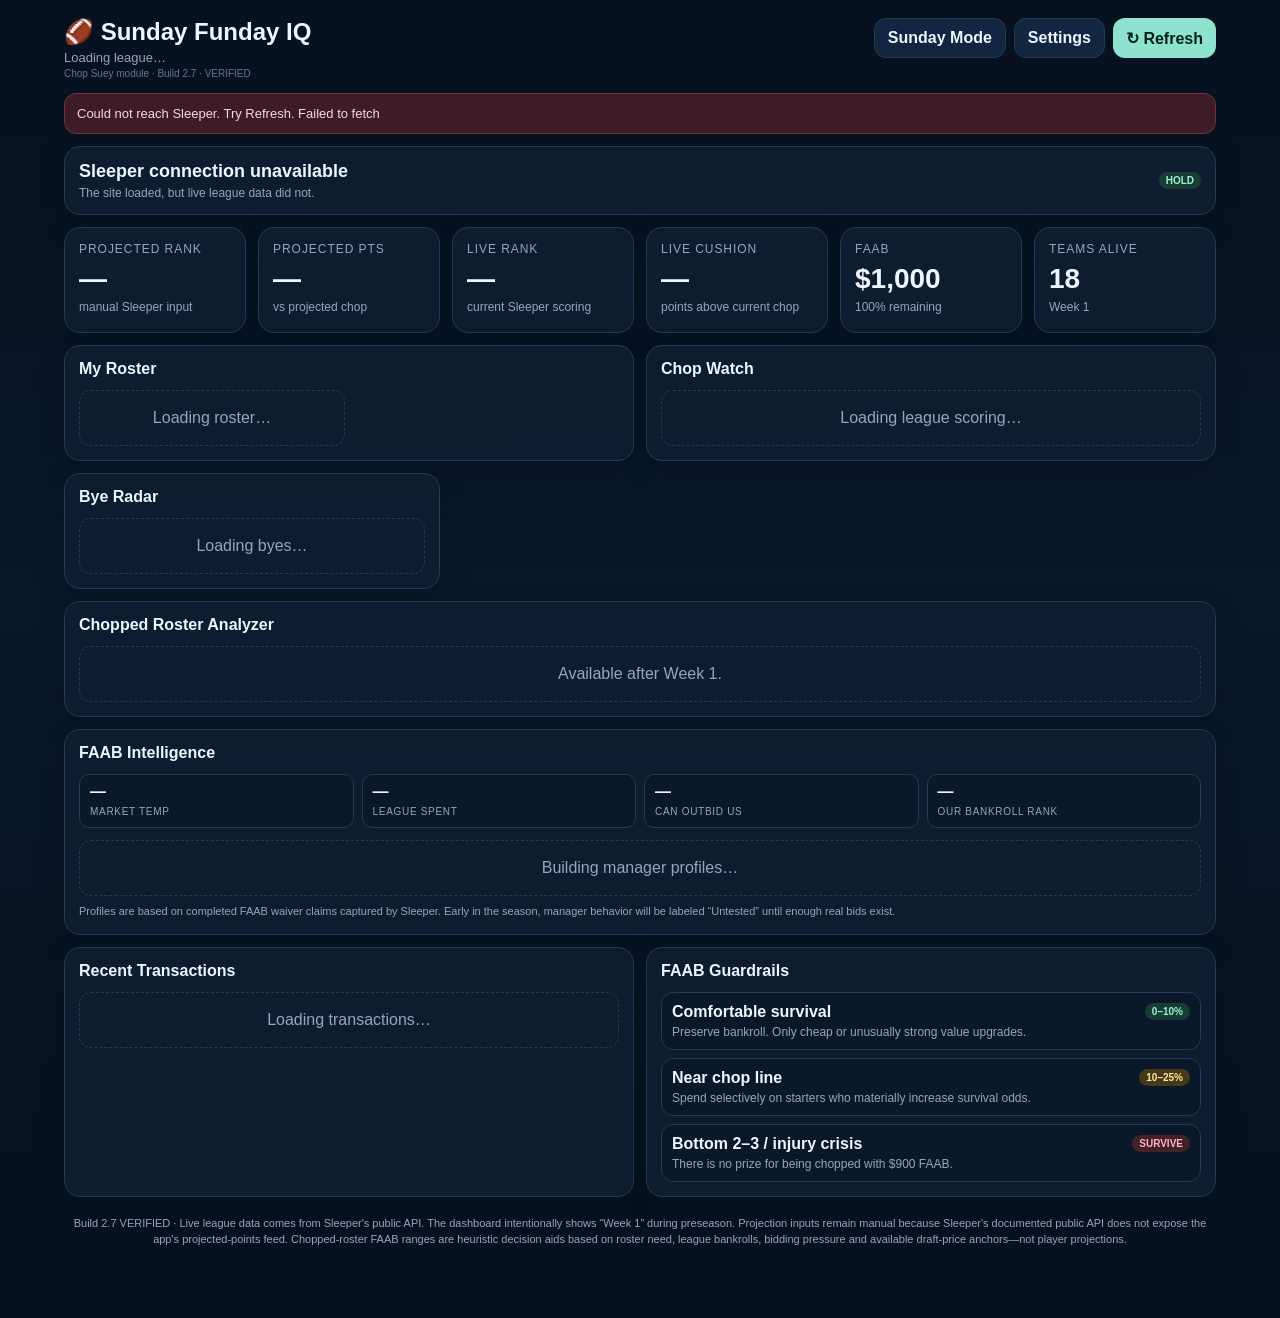
==== commit 89e7601e: "Add files via upload" ====
--- a/index.html
+++ b/index.html
@@ -4,7 +4,7 @@
 <meta charset="utf-8">
 <meta name="viewport" content="width=device-width,initial-scale=1,viewport-fit=cover">
 <meta name="theme-color" content="#07111f">
-<title>Guillotine War Room</title>
+<title>Sunday Funday IQ</title>
 <style>
 :root{
   --bg:#07111f;--panel:#0f1d31;--panel2:#132641;--line:#243954;--text:#edf5ff;
@@ -95,7 +95,7 @@
 <body>
 <div class="app" id="app">
   <div class="header">
-    <div class="brand"><h1>🪓 Guillotine War Room</h1><p id="leagueTitle">Loading league…</p><p style="margin:3px 0 0;color:#5f7898;font-size:10px">Build 2.6 · VERIFIED</p></div>
+    <div class="brand"><h1>🏈 Sunday Funday IQ</h1><p id="leagueTitle">Loading league…</p><p style="margin:3px 0 0;color:#5f7898;font-size:10px">Chop Suey module · Build 2.7 · VERIFIED</p></div>
     <div class="actions">
       <button class="btn" id="sundayBtn">Sunday Mode</button>
       <button class="btn" id="settingsBtn">Settings</button>
@@ -196,7 +196,7 @@
   </div>
 
   <div class="footer">
-    Build 2.6 VERIFIED · Live league data comes from Sleeper's public API. The dashboard intentionally shows “Week 1” during preseason.
+    Build 2.7 VERIFIED · Live league data comes from Sleeper's public API. The dashboard intentionally shows “Week 1” during preseason.
     Projection inputs remain manual because Sleeper's documented public API does not expose the app's projected-points feed. Chopped-roster FAAB ranges are heuristic decision aids based on roster need, league bankrolls, bidding pressure and available draft-price anchors—not player projections.
   </div>
 </div>
@@ -279,7 +279,7 @@
         render();
       }catch(e){
         console.error("Dashboard render error",e);
-        showError("Dashboard error: "+e.message+" · Build 2.6");
+        showError("Dashboard error: "+e.message+" · Build 2.7");
         $("recommendation").textContent="Dashboard rendering issue";
         $("recommendationWhy").textContent="Sleeper data loaded, but one dashboard panel failed to render.";
       }
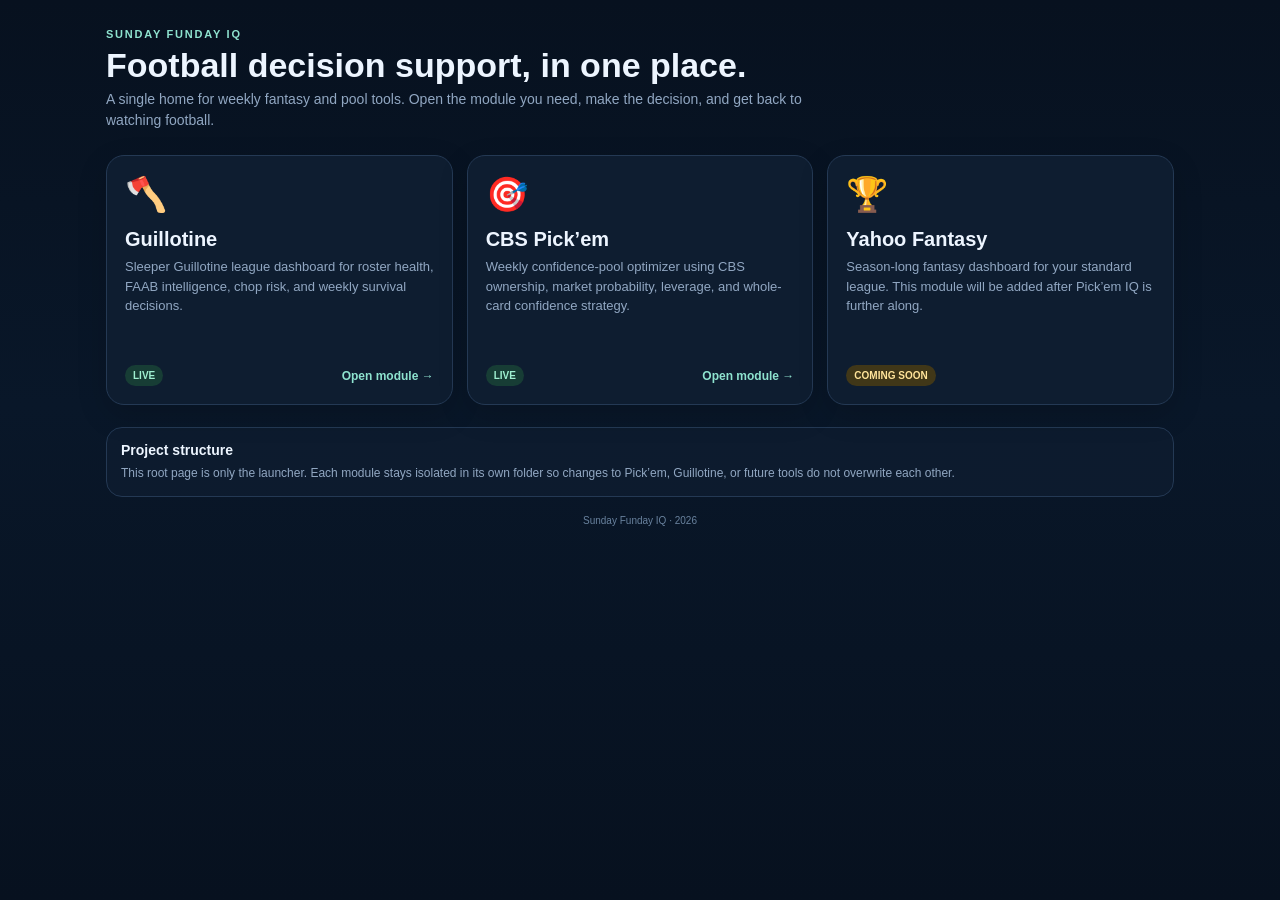
==== commit 084d349c: "Add Sunday Funday IQ home page" ====
--- a/index.html
+++ b/index.html
@@ -8,751 +8,81 @@
 <style>
 :root{
   --bg:#07111f;--panel:#0f1d31;--panel2:#132641;--line:#243954;--text:#edf5ff;
-  --muted:#91a7c2;--green:#32d296;--yellow:#f3c969;--red:#ff6b7a;--blue:#5ab0ff;
-  --accent:#8ee3cf;--purple:#a78bfa;--orange:#f5a94a
+  --muted:#91a7c2;--green:#32d296;--yellow:#f3c969;--accent:#8ee3cf;--blue:#5ab0ff
 }
 *{box-sizing:border-box}
-body{margin:0;background:linear-gradient(180deg,#07111f,#091729 45%,#07111f);color:var(--text);
-  font-family:-apple-system,BlinkMacSystemFont,"Segoe UI",Roboto,Arial,sans-serif;min-height:100vh}
-button,input,select{font:inherit}
-.app{max-width:1180px;margin:auto;padding:18px 14px 70px}
-.header{display:flex;gap:12px;align-items:flex-start;justify-content:space-between;margin-bottom:14px}
-.brand h1{font-size:24px;margin:0}.brand p{margin:4px 0 0;color:var(--muted);font-size:13px}
-.actions{display:flex;gap:8px;flex-wrap:wrap;justify-content:flex-end}
-.btn{border:1px solid var(--line);background:var(--panel2);color:var(--text);padding:10px 13px;border-radius:12px;font-weight:750;cursor:pointer}
-.btn.primary{background:var(--accent);color:#06201a;border:none}.btn.active{outline:2px solid var(--accent)}
-.grid{display:grid;grid-template-columns:repeat(12,1fr);gap:12px}
-.card{background:rgba(15,29,49,.96);border:1px solid var(--line);border-radius:16px;padding:14px;box-shadow:0 10px 30px rgba(0,0,0,.13)}
-.metric{grid-column:span 2;min-height:106px}.metric .label{color:var(--muted);font-size:12px;text-transform:uppercase;letter-spacing:.08em}
-.metric .value{font-size:28px;font-weight:850;margin-top:7px}.metric .sub{font-size:12px;color:var(--muted);margin-top:5px}
-.section{grid-column:span 6}.wide{grid-column:span 12}.third{grid-column:span 4}
-h2{font-size:16px;margin:0 0 12px}
-.good{color:var(--green)}.warn{color:var(--yellow)}.bad{color:var(--red)}
-.status{display:flex;align-items:center;gap:10px;padding:13px;border-radius:14px;background:#0b2b28;border:1px solid #184b45;margin-bottom:12px}
-.status.warnbg{background:#312914;border-color:#65541b}.status.badbg{background:#351923;border-color:#703042}
-.dot{width:10px;height:10px;border-radius:50%;background:var(--green);box-shadow:0 0 14px currentColor;flex:0 0 auto}
-.status strong{font-size:17px}.small{font-size:12px;color:var(--muted)}
-table{width:100%;border-collapse:collapse;font-size:13px}
-th{text-align:left;color:var(--muted);font-size:11px;text-transform:uppercase;letter-spacing:.06em;padding:9px 8px;border-bottom:1px solid var(--line)}
-td{padding:10px 8px;border-bottom:1px solid rgba(36,57,84,.55)}
-tr.me{background:rgba(90,176,255,.09)}tr.chop td{color:#ffd8dd}
-.pill{display:inline-block;padding:3px 7px;border-radius:999px;font-size:10px;font-weight:850;background:#203858;color:#cfe6ff;white-space:nowrap}
-.pill.green{background:#173d35;color:#9ff0d0}.pill.red{background:#44202a;color:#ffb3be}
-.pill.yellow{background:#443a19;color:#ffe79b}.pill.purple{background:#31274b;color:#dacfff}
-.faabbar{height:7px;background:#1e3048;border-radius:99px;overflow:hidden;margin-top:5px}.faabbar span{display:block;height:100%;background:var(--accent)}
-.roster-grid{display:grid;grid-template-columns:repeat(2,1fr);gap:8px}
-.player{border:1px solid var(--line);border-radius:12px;padding:10px;background:#0b1829}
-.player .top{display:flex;justify-content:space-between;gap:8px;align-items:start}.player .name{font-weight:800}.player .meta{color:var(--muted);font-size:12px;margin-top:4px}
-.controls{display:grid;grid-template-columns:1fr 1fr;gap:8px}.controls label{font-size:12px;color:var(--muted)}
-select,input{width:100%;margin-top:4px;background:#0a1728;border:1px solid var(--line);border-radius:10px;color:var(--text);padding:10px;font-size:14px}
-.empty{padding:18px;color:var(--muted);text-align:center;border:1px dashed var(--line);border-radius:12px}
-.error{display:none;background:#3c1c27;color:#ffd5dc;border:1px solid #723044;border-radius:12px;padding:12px;margin-bottom:12px;font-size:13px}
-#setup{display:none;margin-bottom:12px}
-.reco{display:grid;grid-template-columns:1fr auto;gap:10px;align-items:center}.reco .headline{font-size:18px;font-weight:850}.reco .why{font-size:12px;color:var(--muted);margin-top:4px}
-.reco .action{font-size:12px;text-align:right}
-.kpirow{display:flex;gap:12px;flex-wrap:wrap;margin-top:10px}.kpi{background:#0b1829;border:1px solid var(--line);padding:8px 10px;border-radius:10px;min-width:90px}
-.kpi b{display:block;font-size:16px}.kpi span{font-size:10px;color:var(--muted);text-transform:uppercase;letter-spacing:.07em}
-.byeweek{display:flex;justify-content:space-between;align-items:center;padding:9px 0;border-bottom:1px solid rgba(36,57,84,.55)}
-.byeweek:last-child{border-bottom:none}.playersline{font-size:12px;color:var(--muted);margin-top:2px}
-.market-grid{display:grid;grid-template-columns:repeat(2,1fr);gap:8px}
-.sunday-only{display:none}.sunday .sunday-only{display:block}.sunday .normal-only{display:none}
-.footer{margin-top:18px;color:var(--muted);font-size:11px;text-align:center;line-height:1.5}
-@media(max-width:800px){
-  .metric{grid-column:span 6}.section,.third{grid-column:span 12}.roster-grid,.market-grid{grid-template-columns:1fr}
-  .header{align-items:flex-start}.brand h1{font-size:21px}.controls{grid-template-columns:1fr}
-  .actions{max-width:46%}.btn{padding:9px 11px}
+body{
+  margin:0;min-height:100vh;
+  background:linear-gradient(180deg,#07111f,#091729 45%,#07111f);
+  color:var(--text);
+  font-family:-apple-system,BlinkMacSystemFont,"Segoe UI",Roboto,Arial,sans-serif;
 }
-
-.market-temp{display:grid;grid-template-columns:repeat(4,1fr);gap:8px;margin-bottom:12px}
-.market-temp .kpi{min-width:0}
-.profile-grid{display:grid;grid-template-columns:repeat(2,1fr);gap:8px}
-.profile-card{border:1px solid var(--line);border-radius:12px;padding:10px;background:#0b1829}
-.profile-card .row{display:flex;justify-content:space-between;gap:8px;align-items:center}
-.profile-card .name{font-weight:800}
-.profile-card .meta{color:var(--muted);font-size:11px;margin-top:5px;line-height:1.4}
-.need{font-size:10px;font-weight:800;border-radius:999px;padding:3px 7px;background:#243954;color:#d8e8fa}
-.bid-table td,.bid-table th{white-space:nowrap}
-.intel-note{font-size:11px;color:var(--muted);line-height:1.45;margin-top:8px}
-@media(max-width:800px){
-  .market-temp{grid-template-columns:repeat(2,1fr)}
-  .profile-grid{grid-template-columns:1fr}
+.app{max-width:1100px;margin:auto;padding:28px 16px 70px}
+.header{margin-bottom:24px}
+.eyebrow{font-size:11px;letter-spacing:.16em;color:var(--accent);font-weight:850}
+h1{font-size:34px;margin:6px 0 4px}
+.subtitle{color:var(--muted);font-size:14px;max-width:720px;line-height:1.5}
+.grid{display:grid;grid-template-columns:repeat(3,1fr);gap:14px}
+.card{
+  display:flex;flex-direction:column;min-height:250px;
+  background:rgba(15,29,49,.97);border:1px solid var(--line);border-radius:18px;
+  padding:18px;text-decoration:none;color:var(--text);
+  box-shadow:0 10px 30px rgba(0,0,0,.16);
+  transition:transform .15s ease,border-color .15s ease;
 }
-
-
-.analyzer-card{border:1px solid var(--line);border-radius:14px;background:#0b1829;padding:11px;margin-bottom:9px}
-.analyzer-head{display:flex;justify-content:space-between;gap:10px;align-items:flex-start}
-.analyzer-name{font-weight:850;font-size:15px}
-.analyzer-meta{font-size:11px;color:var(--muted);margin-top:3px}
-.analyzer-grid{display:grid;grid-template-columns:repeat(4,1fr);gap:7px;margin-top:9px}
-.analyzer-stat{background:#0e2036;border:1px solid var(--line);padding:8px;border-radius:10px}
-.analyzer-stat b{display:block;font-size:14px}
-.analyzer-stat span{font-size:9px;color:var(--muted);text-transform:uppercase;letter-spacing:.06em}
-.bidband{margin-top:9px;padding:9px;border-radius:10px;background:#10253e;border:1px solid var(--line);font-size:12px}
-@media(max-width:800px){.analyzer-grid{grid-template-columns:repeat(2,1fr)}}
-
+.card.live:hover{transform:translateY(-2px);border-color:#3e688f}
+.icon{font-size:34px;margin-bottom:14px}
+.card h2{font-size:20px;margin:0 0 6px}
+.card p{color:var(--muted);font-size:13px;line-height:1.5;margin:0}
+.meta{margin-top:auto;padding-top:18px;display:flex;justify-content:space-between;gap:8px;align-items:center}
+.pill{display:inline-block;padding:5px 8px;border-radius:999px;font-size:10px;font-weight:850}
+.pill.live{background:#173d35;color:#9ff0d0}
+.pill.soon{background:#403718;color:#ffe49a}
+.open{font-size:12px;color:var(--accent);font-weight:800}
+.section{margin-top:22px;background:rgba(15,29,49,.7);border:1px solid var(--line);border-radius:16px;padding:14px}
+.section h3{font-size:14px;margin:0 0 6px}
+.section p{margin:0;color:var(--muted);font-size:12px;line-height:1.5}
+.footer{margin-top:18px;text-align:center;color:#69829e;font-size:10px}
+@media(max-width:800px){.grid{grid-template-columns:1fr}.card{min-height:200px}h1{font-size:28px}}
 </style>
 </head>
 <body>
-<div class="app" id="app">
+<div class="app">
   <div class="header">
-    <div class="brand"><h1>🏈 Sunday Funday IQ</h1><p id="leagueTitle">Loading league…</p><p style="margin:3px 0 0;color:#5f7898;font-size:10px">Chop Suey module · Build 2.7 · VERIFIED</p></div>
-    <div class="actions">
-      <button class="btn" id="sundayBtn">Sunday Mode</button>
-      <button class="btn" id="settingsBtn">Settings</button>
-      <button class="btn primary" id="refreshBtn">↻ Refresh</button>
+    <div class="eyebrow">SUNDAY FUNDAY IQ</div>
+    <h1>Football decision support, in one place.</h1>
+    <div class="subtitle">A single home for weekly fantasy and pool tools. Open the module you need, make the decision, and get back to watching football.</div>
+  </div>
+
+  <div class="grid">
+    <a class="card live" href="./apps/guillotine/">
+      <div class="icon">🪓</div>
+      <h2>Guillotine</h2>
+      <p>Sleeper Guillotine league dashboard for roster health, FAAB intelligence, chop risk, and weekly survival decisions.</p>
+      <div class="meta"><span class="pill live">LIVE</span><span class="open">Open module →</span></div>
+    </a>
+
+    <a class="card live" href="./apps/pickem/">
+      <div class="icon">🎯</div>
+      <h2>CBS Pick’em</h2>
+      <p>Weekly confidence-pool optimizer using CBS ownership, market probability, leverage, and whole-card confidence strategy.</p>
+      <div class="meta"><span class="pill live">LIVE</span><span class="open">Open module →</span></div>
+    </a>
+
+    <div class="card">
+      <div class="icon">🏆</div>
+      <h2>Yahoo Fantasy</h2>
+      <p>Season-long fantasy dashboard for your standard league. This module will be added after Pick’em IQ is further along.</p>
+      <div class="meta"><span class="pill soon">COMING SOON</span></div>
     </div>
   </div>
 
-  <div id="error" class="error"></div>
-
-  <div id="setup" class="card">
-    <div class="controls">
-      <label>My team<select id="teamSelect"><option>Loading teams…</option></select></label>
-      <label>Projected rank<input id="projRank" type="number" min="1" max="18" value="4"></label>
-      <label>My projected points<input id="myProj" type="number" step=".01" value="95.79"></label>
-      <label>Projected chop line<input id="chopProj" type="number" step=".01" value="84.88"></label>
-      <label>Sleeper “safe” %<input id="safePct" type="number" step="1" min="0" max="100" value="61"></label>
-      <label>Starting FAAB<input id="startFaab" type="number" value="1000"></label>
-    </div>
-    <div style="margin-top:10px"><button class="btn primary" id="saveBtn">Save dashboard settings</button></div>
+  <div class="section">
+    <h3>Project structure</h3>
+    <p>This root page is only the launcher. Each module stays isolated in its own folder so changes to Pick’em, Guillotine, or future tools do not overwrite each other.</p>
   </div>
 
-  <div class="card wide normal-only" style="margin-bottom:12px">
-    <div class="reco">
-      <div><div class="headline" id="recommendation">Loading recommendation…</div><div class="why" id="recommendationWhy"></div></div>
-      <div class="action"><span class="pill green" id="recommendationPill">HOLD</span></div>
-    </div>
-  </div>
-
-  <div class="card wide sunday-only" style="margin-bottom:12px">
-    <div class="reco">
-      <div><div class="headline" id="sundayDecision">Sunday Mode</div><div class="why" id="sundayDecisionWhy">Live game-day guidance will appear once scoring starts.</div></div>
-      <div class="action"><span class="pill green" id="sundayDecisionPill">HOLD</span></div>
-    </div>
-  </div>
-
-  <div class="grid">
-    <div class="card metric normal-only"><div class="label">Projected Rank</div><div class="value" id="rankVal">—</div><div class="sub">manual Sleeper input</div></div>
-    <div class="card metric normal-only"><div class="label">Projected Pts</div><div class="value" id="projVal">—</div><div class="sub" id="projSub">vs projected chop</div></div>
-    <div class="card metric"><div class="label">Live Rank</div><div class="value" id="liveRank">—</div><div class="sub">current Sleeper scoring</div></div>
-    <div class="card metric"><div class="label">Live Cushion</div><div class="value" id="liveCushion">—</div><div class="sub">points above current chop</div></div>
-    <div class="card metric normal-only"><div class="label">FAAB</div><div class="value" id="faabVal">$1,000</div><div class="sub" id="faabSub">100% remaining</div></div>
-    <div class="card metric normal-only"><div class="label">Teams Alive</div><div class="value" id="teamsVal">18</div><div class="sub" id="weekVal">Week 1</div></div>
-
-    <div class="card wide sunday-only">
-      <h2>Sunday Survival Console</h2>
-      <div class="kpirow" id="sundayKpis"></div>
-      <div style="margin-top:12px" id="sundayBottom"></div>
-    </div>
-
-    <div class="card wide sunday-only">
-      <h2>What Matters Now</h2>
-      <div id="sundayContext"><div class="empty">Games have not started.</div></div>
-    </div>
-
-    <div class="card section">
-      <h2>My Roster</h2>
-      <div id="roster" class="roster-grid"><div class="empty">Loading roster…</div></div>
-    </div>
-
-    <div class="card section normal-only">
-      <h2>Chop Watch</h2>
-      <div id="chopWatch"><div class="empty">Loading league scoring…</div></div>
-    </div>
-
-    <div class="card third normal-only">
-      <h2>Bye Radar</h2>
-      <div id="byeRadar"><div class="empty">Loading byes…</div></div>
-    </div>
-
-    <div class="card wide normal-only">
-      <h2>Chopped Roster Analyzer</h2>
-      <div id="choppedMarket"><div class="empty">Available after Week 1.</div></div>
-    </div>
-
-    <div class="card wide normal-only">
-      <h2>FAAB Intelligence</h2>
-      <div class="market-temp" id="faabMarketKpis">
-        <div class="kpi"><b>—</b><span>Market temp</span></div>
-        <div class="kpi"><b>—</b><span>League spent</span></div>
-        <div class="kpi"><b>—</b><span>Can outbid us</span></div>
-        <div class="kpi"><b>—</b><span>Our bankroll rank</span></div>
-      </div>
-      <div id="faabProfiles"><div class="empty">Building manager profiles…</div></div>
-      <div class="intel-note">Profiles are based on completed FAAB waiver claims captured by Sleeper. Early in the season, manager behavior will be labeled “Untested” until enough real bids exist.</div>
-    </div>
-
-    <div class="card section normal-only">
-      <h2>Recent Transactions</h2>
-      <div id="transactions"><div class="empty">Loading transactions…</div></div>
-    </div>
-
-    <div class="card section normal-only">
-      <h2>FAAB Guardrails</h2>
-      <div class="player"><div class="top"><span class="name">Comfortable survival</span><span class="pill green">0–10%</span></div><div class="meta">Preserve bankroll. Only cheap or unusually strong value upgrades.</div></div>
-      <div class="player" style="margin-top:8px"><div class="top"><span class="name">Near chop line</span><span class="pill yellow">10–25%</span></div><div class="meta">Spend selectively on starters who materially increase survival odds.</div></div>
-      <div class="player" style="margin-top:8px"><div class="top"><span class="name">Bottom 2–3 / injury crisis</span><span class="pill red">SURVIVE</span></div><div class="meta">There is no prize for being chopped with $900 FAAB.</div></div>
-    </div>
-  </div>
-
-  <div class="footer">
-    Build 2.7 VERIFIED · Live league data comes from Sleeper's public API. The dashboard intentionally shows “Week 1” during preseason.
-    Projection inputs remain manual because Sleeper's documented public API does not expose the app's projected-points feed. Chopped-roster FAAB ranges are heuristic decision aids based on roster need, league bankrolls, bidding pressure and available draft-price anchors—not player projections.
-  </div>
+  <div class="footer">Sunday Funday IQ · 2026</div>
 </div>
-
-<script>
-const LEAGUE_ID="1383615005433274368";
-const API="https://api.sleeper.app/v1";
-const BYE={
-  CAR:5,KC:5,
-  CIN:6,DET:6,MIA:6,MIN:6,
-  BUF:7,JAX:7,LAC:7,WAS:7,
-  HOU:8,NO:8,NYG:8,SF:8,
-  PIT:9,TEN:9,
-  CHI:10,DEN:10,PHI:10,TB:10,
-  ATL:11,CLE:11,GB:11,LAR:11,NE:11,SEA:11,
-  BAL:13,IND:13,LV:13,NYJ:13,
-  ARI:14,DAL:14
-};
-let state={league:null,users:[],rosters:[],matchups:[],previousMatchups:[],players:{},transactions:[],historicalTransactions:[],drafts:[],draftPicks:[],week:1,nflState:null};
-let prefs=JSON.parse(localStorage.getItem("gwPrefs")||'{"rosterId":null,"projRank":4,"myProj":95.79,"chopProj":84.88,"safePct":61,"startFaab":1000}');
-
-const $=id=>document.getElementById(id);
-const money=n=>"$"+Number(n||0).toLocaleString();
-const teamName=user=>user?.metadata?.team_name || user?.display_name || user?.username || "Unknown";
-const playerName=id=>{const p=state.players[id];return p?(p.full_name||[p.first_name,p.last_name].filter(Boolean).join(" ")):id};
-const playerMeta=id=>state.players[id]||{};
-const rosterUser=r=>state.users.find(u=>u.user_id===r.owner_id);
-const faabRemaining=r=>Math.max(0,Number(prefs.startFaab||1000)-Number(r.settings?.waiver_budget_used||0));
-const myRoster=()=>state.rosters.find(r=>String(r.roster_id)===String(prefs.rosterId));
-const matchupFor=(rid,arr=state.matchups)=>arr.find(m=>String(m.roster_id)===String(rid));
-const activeRoster=r=>Array.isArray(r.players)&&r.players.length>0;
-
-function showError(msg){$("error").style.display="block";$("error").textContent=msg}
-function hideError(){$("error").style.display="none"}
-async function getJson(url,timeout=10000){
-  const c=new AbortController();const t=setTimeout(()=>c.abort(),timeout);
-  try{const r=await fetch(url,{cache:"no-store",signal:c.signal});if(!r.ok)throw new Error(`${r.status} ${r.statusText}`);return await r.json()}
-  finally{clearTimeout(t)}
-}
-
-async function load(){
-  hideError();$("recommendation").textContent="Refreshing Sleeper…";
-  try{
-    const [league,users,rosters,nfl]=await Promise.all([
-      getJson(`${API}/league/${LEAGUE_ID}`),getJson(`${API}/league/${LEAGUE_ID}/users`),
-      getJson(`${API}/league/${LEAGUE_ID}/rosters`),getJson(`${API}/state/nfl`)
-    ]);
-    state.league=league;state.users=users;state.rosters=rosters;state.nflState=nfl;
-    const st=String(nfl.season_type||"").toLowerCase();
-    state.week=(st==="regular"||st==="post")?Number(nfl.week||1):1;
-    $("leagueTitle").textContent=`${league.name||"Sleeper League"} · ${league.season||""}`;
-
-    const jobs=[
-      getJson(`${API}/league/${LEAGUE_ID}/matchups/${state.week}`).catch(()=>[]),
-      getJson(`${API}/league/${LEAGUE_ID}/transactions/${state.week}`).catch(()=>[]),
-      getJson(`${API}/players/nfl`,15000).catch(()=>({}))
-    ];
-    if(state.week>1)jobs.push(getJson(`${API}/league/${LEAGUE_ID}/matchups/${state.week-1}`).catch(()=>[]));
-    const res=await Promise.all(jobs);
-    state.matchups=res[0];state.transactions=res[1];state.players=res[2];state.previousMatchups=res[3]||[];
-
-    // Pull every completed transaction week-to-date so FAAB behavior compounds over the season.
-    const txWeeks=Array.from({length:Math.max(1,state.week)},(_,i)=>i+1);
-    const txHistory=await Promise.all(txWeeks.map(w=>getJson(`${API}/league/${LEAGUE_ID}/transactions/${w}`).catch(()=>[])));
-    const seen=new Set();
-    state.historicalTransactions=txHistory.flat().filter(t=>{
-      const key=t.transaction_id||`${t.created||0}-${JSON.stringify(t.roster_ids||[])}-${JSON.stringify(t.adds||{})}`;
-      if(seen.has(key))return false;seen.add(key);return true;
-    });
-
-    // Draft data gives us a useful league-specific anchor for chopped-player valuation.
-    state.drafts=await getJson(`${API}/league/${LEAGUE_ID}/drafts`).catch(()=>[]);
-    const draftId=state.league?.draft_id || state.drafts?.[0]?.draft_id;
-    state.draftPicks=draftId?await getJson(`${API}/draft/${draftId}/picks`).catch(()=>[]):[];
-
-    buildTeamSelect();
-    if(!prefs.rosterId){$("setup").style.display="block";$("recommendation").textContent="Choose your team once";$("recommendationWhy").textContent="Your selection will persist on this device."}
-    else {
-      try{
-        render();
-      }catch(e){
-        console.error("Dashboard render error",e);
-        showError("Dashboard error: "+e.message+" · Build 2.7");
-        $("recommendation").textContent="Dashboard rendering issue";
-        $("recommendationWhy").textContent="Sleeper data loaded, but one dashboard panel failed to render.";
-      }
-    }
-  }catch(e){
-    console.error("Sleeper/data load error",e);
-    showError("Could not reach Sleeper. Try Refresh. "+(e.name==="AbortError"?"The request timed out.":e.message));
-    $("recommendation").textContent="Sleeper connection unavailable";
-    $("recommendationWhy").textContent="The site loaded, but live league data did not.";
-  }
-}
-
-function buildTeamSelect(){
-  const s=$("teamSelect");s.innerHTML="";
-  state.rosters.forEach(r=>{const o=document.createElement("option");o.value=r.roster_id;o.textContent=teamName(rosterUser(r));if(String(r.roster_id)===String(prefs.rosterId))o.selected=true;s.appendChild(o)});
-  $("projRank").value=prefs.projRank||4;$("myProj").value=prefs.myProj||95.79;$("chopProj").value=prefs.chopProj||84.88;
-  $("safePct").value=prefs.safePct||61;$("startFaab").value=prefs.startFaab||1000;
-}
-function scoredTeams(){
-  return state.rosters.filter(activeRoster).map(r=>({r,m:matchupFor(r.roster_id),pts:Number(matchupFor(r.roster_id)?.points||0)})).sort((a,b)=>b.pts-a.pts);
-}
-function recommendation(scored,mine){
-  const gap=Number(prefs.myProj||0)-Number(prefs.chopProj||0);
-  const rank=Number(prefs.projRank||99);const n=scored.length;
-  const myfaab=faabRemaining(mine);
-  let title,why,pill,cls;
-  if(rank>=Math.max(1,n-2)||gap<4){
-    title="🔴 Survival first — be willing to spend";
-    why=`Projected ${rank}/${n} with only ${gap.toFixed(1)} points of cushion. Protect the season before the bankroll.`;
-    pill="SURVIVE";cls="red";
-  }else if(rank>=Math.max(1,n-5)||gap<8){
-    title="🟡 Watch closely — selective upgrades";
-    why=`Projected ${rank}/${n}, +${gap.toFixed(1)} above chop. Preserve FAAB unless an upgrade materially raises the floor.`;
-    pill="WATCH";cls="yellow";
-  }else{
-    title="🟢 Comfortable — preserve FAAB";
-    why=`Projected ${rank}/${n}, +${gap.toFixed(1)} above chop with ${money(myfaab)} available. No reason to force upgrades.`;
-    pill="HOLD";cls="green";
-  }
-  $("recommendation").textContent=title;$("recommendationWhy").textContent=why;
-  $("recommendationPill").textContent=pill;$("recommendationPill").className=`pill ${cls}`;
-}
-function render(){
-  const mine=myRoster();if(!mine){$("setup").style.display="block";return}
-  const scored=scoredTeams();const started=scored.some(x=>x.pts!==0);
-  const myPts=Number(matchupFor(mine.roster_id)?.points||0);
-  const myIdx=scored.findIndex(x=>x.r.roster_id===mine.roster_id);
-  const chop=scored.length?scored[scored.length-1].pts:0;const cushion=myPts-chop;const faab=faabRemaining(mine);
-
-  $("rankVal").textContent=`${prefs.projRank||"—"} / ${scored.length}`;
-  $("projVal").textContent=Number(prefs.myProj||0).toFixed(1);
-  const pg=Number(prefs.myProj||0)-Number(prefs.chopProj||0);
-  $("projSub").textContent=`${pg>=0?"+":""}${pg.toFixed(1)} vs projected chop`;
-  $("liveRank").textContent=started&&myIdx>=0?`${myIdx+1} / ${scored.length}`:"Not started";
-  $("liveRank").style.fontSize=started?"28px":"20px";
-  $("liveCushion").textContent=started?`${cushion>=0?"+":""}${cushion.toFixed(1)}`:"—";
-  $("liveCushion").className="value "+(started?(cushion>=10?"good":cushion>=5?"warn":"bad"):"");
-  $("faabVal").textContent=money(faab);$("faabSub").textContent=`${Math.round(100*faab/Number(prefs.startFaab||1000))}% remaining`;
-  $("teamsVal").textContent=scored.length;$("weekVal").textContent=`Week ${state.week}`;
-
-  recommendation(scored,mine);renderRoster(mine);renderChop(scored,mine,started);
-  renderFaabIntelligence(mine);renderByeRadar(mine);renderTransactions();renderChoppedMarket();renderSunday(scored,mine,started);
-}
-function renderRoster(mine){
-  const starters=new Set((matchupFor(mine.roster_id)?.starters||mine.starters||[]).map(String));
-  const ids=mine.players||[];
-  $("roster").innerHTML=ids.map(id=>{
-    const p=playerMeta(id),isStarter=starters.has(String(id)),bye=BYE[p.team],inj=p.injury_status?` · ${p.injury_status}`:"";
-    return `<div class="player"><div class="top"><span class="name">${playerName(id)}</span><span class="pill ${isStarter?"green":""}">${isStarter?"START":"BENCH"}</span></div>
-      <div class="meta">${p.position||""} · ${p.team||"FA"}${bye?` · Bye ${bye}`:""}${inj}</div></div>`
-  }).join("")||'<div class="empty">No roster players returned.</div>';
-}
-
-function renderChop(scored,mine,started){
-  if(!started){
-    $("chopWatch").innerHTML='<div class="empty">Games have not started. Use projected rank/cushion above.</div>';
-    return;
-  }
-  const bottom=[...scored].slice(-5).reverse();
-  $("chopWatch").innerHTML=bottom.map((x,i)=>{
-    const me=x.r.roster_id===mine.roster_id;
-    return `<div class="player" style="margin-bottom:7px">
-      <div class="top">
-        <span class="name">${teamName(rosterUser(x.r))}${me?" · YOU":""}</span>
-        <span class="pill ${i===0?"red":""}">${x.pts.toFixed(2)}</span>
-      </div>
-      <div class="meta">${i===0?"Current chop position":"+"+(x.pts-bottom[0].pts).toFixed(2)+" above chop"}</div>
-    </div>`;
-  }).join("");
-}
-
-
-function rosterPositionCounts(r){
-  const counts={QB:0,RB:0,WR:0,TE:0};
-  (r.players||[]).forEach(id=>{
-    const pos=(playerMeta(id).position||"").toUpperCase();
-    if(counts[pos]!=null)counts[pos]++;
-  });
-  return counts;
-}
-function rosterWeakness(r){
-  const c=rosterPositionCounts(r);
-  const pressure=[
-    ["TE",c.TE<=1?3:c.TE===2?1:0],
-    ["RB",c.RB<=2?3:c.RB===3?1:0],
-    ["WR",c.WR<=2?3:c.WR===3?1:0],
-    ["QB",c.QB===0?3:c.QB===1?1:0]
-  ].sort((a,b)=>b[1]-a[1]);
-  return pressure[0][1]>0?pressure[0][0]:"BAL";
-}
-function faabClaimsByRoster(){
-  const map={};
-  state.rosters.forEach(r=>map[r.roster_id]={wins:0,total:0,max:0,bids:[],adds:[]});
-  (state.historicalTransactions||[]).forEach(t=>{
-    const bid=Number(t.settings?.waiver_bid);
-    if(!Number.isFinite(bid)||bid<0)return;
-    if(t.status && String(t.status).toLowerCase()!=="complete")return;
-    const rid=(t.roster_ids||[])[0];
-    if(!rid||!map[rid])return;
-    map[rid].wins++;
-    map[rid].total+=bid;
-    map[rid].max=Math.max(map[rid].max,bid);
-    map[rid].bids.push(bid);
-    if(t.adds)map[rid].adds.push(...Object.keys(t.adds));
-  });
-  return map;
-}
-function managerArchetype(r,stats){
-  const spent=Number(prefs.startFaab||1000)-faabRemaining(r);
-  const pct=spent/Number(prefs.startFaab||1000);
-  const avg=stats.wins?stats.total/stats.wins:0;
-
-  if(stats.wins===0 && spent===0)return["Untested",""];
-  if(pct>=.45 || avg>=300)return["Whale","red"];
-  if(pct>=.25 || avg>=175)return["Aggressive","yellow"];
-  if(stats.wins>=2 && avg<=80 && pct<.20)return["Value Hunter","green"];
-  if(pct<.08 && stats.wins<=1)return["Hoarder","purple"];
-  return["Selective",""];
-}
-
-function renderFaabIntelligence(mine){
-  const start=Number(prefs.startFaab||1000);
-  const claims=faabClaimsByRoster();
-  const active=state.rosters.filter(activeRoster);
-  const mineFaab=faabRemaining(mine);
-  const totalRemaining=active.reduce((s,r)=>s+faabRemaining(r),0);
-  const leagueSpent=active.length*start-totalRemaining;
-  const canOutbid=active.filter(r=>r.roster_id!==mine.roster_id && faabRemaining(r)>mineFaab).length;
-  const bankrollRank=[...active].sort((a,b)=>faabRemaining(b)-faabRemaining(a)).findIndex(r=>r.roster_id===mine.roster_id)+1;
-
-  const allBids=Object.values(claims).flatMap(x=>x.bids);
-  const avgBid=allBids.length?allBids.reduce((a,b)=>a+b,0)/allBids.length:0;
-  const medianBid=allBids.length?[...allBids].sort((a,b)=>a-b)[Math.floor(allBids.length/2)]:0;
-
-  let temp="Cold", tempClass="green";
-  if(allBids.length>=3 && avgBid>=225){temp="Hot";tempClass="red"}
-  else if(allBids.length>=2 && avgBid>=100){temp="Warm";tempClass="yellow"}
-  else if(allBids.length===0){temp="Unformed";tempClass=""}
-
-  $("faabMarketKpis").innerHTML=[
-    [`<span class="${tempClass}">${temp}</span>`,"Market temp"],
-    [money(leagueSpent),"League spent"],
-    [canOutbid,"Can outbid us"],
-    [`${bankrollRank}/${active.length}`,"Our bankroll rank"]
-  ].map(([a,b])=>`<div class="kpi"><b>${a}</b><span>${b}</span></div>`).join("");
-
-  const profiles=active.map(r=>{
-    const s=claims[r.roster_id]||{wins:0,total:0,max:0,bids:[]};
-    const avg=s.wins?s.total/s.wins:0;
-    const [type,cls]=managerArchetype(r,s);
-    return {
-      r,faab:faabRemaining(r),spent:start-faabRemaining(r),wins:s.wins,avg,max:s.max,
-      type,cls,need:rosterWeakness(r)
-    };
-  }).sort((a,b)=>{
-    // Put us first, then most strategically relevant bankrolls.
-    if(a.r.roster_id===mine.roster_id)return -1;
-    if(b.r.roster_id===mine.roster_id)return 1;
-    return b.faab-a.faab;
-  });
-
-  const scored=scoredTeams();
-  const started=scored.some(x=>x.pts!==0);
-  const liveMap={};
-  scored.forEach((x,i)=>liveMap[x.r.roster_id]={rank:i+1,pts:x.pts,isChop:started&&i===scored.length-1});
-
-  const header=`<div style="overflow:auto"><table class="bid-table">
-    <thead><tr>
-      <th>Manager</th><th>Live</th><th>Pts</th><th>FAAB</th><th>Spent</th>
-      <th>Wins</th><th>Avg Bid</th><th>Max</th><th>Profile</th><th>Need</th><th>Status</th>
-    </tr></thead><tbody>`;
-  const rows=profiles.map(x=>{
-    const me=x.r.roster_id===mine.roster_id;
-    const live=liveMap[x.r.roster_id]||{rank:null,pts:0,isChop:false};
-    return `<tr class="${me?"me":""} ${live.isChop?"chop":""}">
-      <td>${teamName(rosterUser(x.r))}${me?" · YOU":""}</td>
-      <td>${started&&live.rank?live.rank:"—"}</td>
-      <td>${Number(live.pts||0).toFixed(2)}</td>
-      <td><b>${money(x.faab)}</b></td>
-      <td>${money(x.spent)}</td>
-      <td>${x.wins}</td>
-      <td>${x.wins?money(Math.round(x.avg)):"—"}</td>
-      <td>${x.wins?money(x.max):"—"}</td>
-      <td><span class="pill ${x.cls}">${x.type}</span></td>
-      <td><span class="need">${x.need}</span></td>
-      <td>${live.isChop?'<span class="pill red">CHOP</span>':'<span class="pill green">ALIVE</span>'}</td>
-    </tr>`;
-  }).join("");
-  const footer=`</tbody></table></div>
-    <div class="intel-note">${allBids.length
-      ? `Observed ${allBids.length} completed FAAB win${allBids.length===1?"":"s"} · league average ${money(Math.round(avgBid))} · median ${money(Math.round(medianBid))}.`
-      : `No completed FAAB claims yet. This panel will begin learning the league after the first waiver cycle.`}</div>`;
-  $("faabProfiles").innerHTML=header+rows+footer;
-}
-
-function renderByeRadar(mine){
-  const groups={};
-  (mine.players||[]).forEach(id=>{const p=playerMeta(id),w=BYE[p.team];if(!w)return;(groups[w]??=[]).push(playerName(id))});
-  const weeks=Object.keys(groups).map(Number).sort((a,b)=>a-b);
-  $("byeRadar").innerHTML=weeks.map(w=>{
-    const n=groups[w].length,cls=n>=2?"red":n===1?"green":"";
-    return `<div class="byeweek"><div><b>Week ${w}</b><div class="playersline">${groups[w].join(", ")}</div></div><span class="pill ${cls}">${n>=2?"CONFLICT":"1 OUT"}</span></div>`
-  }).join("")||'<div class="empty">No bye data found.</div>';
-}
-function renderTransactions(){
-  const tx=[...state.transactions].sort((a,b)=>(b.status_updated||b.created||0)-(a.status_updated||a.created||0)).slice(0,10);
-  $("transactions").innerHTML=tx.length?tx.map(t=>{
-    const bid=t.settings?.waiver_bid;
-    const addedIds=t.adds?Object.keys(t.adds):[];
-    const droppedIds=t.drops?Object.keys(t.drops):[];
-    const adds=addedIds.map(playerName);
-    const drops=droppedIds.map(playerName);
-    const rid=t.roster_ids?.[0];
-    const owner=rid?teamName(rosterUser(state.rosters.find(r=>r.roster_id===rid))):"";
-
-    // Player is the primary thing we care about; manager is secondary context.
-    const primary=adds.length?adds.join(", "):(drops.length?drops.join(", "):(t.type||"Transaction"));
-    const details=[
-      owner?`${adds.length?"Added by":"Team"} ${owner}`:"",
-      drops.length?`Dropped ${drops.join(", ")}`:""
-    ].filter(Boolean).join(" · ");
-
-    return `<div class="player" style="margin-bottom:7px">
-      <div class="top">
-        <span class="name">${primary}</span>
-        <span class="pill">${bid!=null?money(bid):(t.status||"")}</span>
-      </div>
-      <div class="meta">${details||"League transaction"}</div>
-    </div>`
-  }).join(""):'<div class="empty">No transactions yet this week.</div>';
-}
-
-function originalAuctionPrice(playerId){
-  const pick=(state.draftPicks||[]).find(p=>String(p.player_id)===String(playerId));
-  if(!pick)return null;
-  const m=pick.metadata||{};
-  const candidates=[m.amount,m.price,m.bid,m.auction_price,pick.amount,pick.price,pick.bid];
-  for(const v of candidates){
-    const n=Number(v);
-    if(Number.isFinite(n)&&n>=0)return n;
-  }
-  return null;
-}
-function positionNeedScore(r,pos){
-  const c=rosterPositionCounts(r);
-  if(pos==="TE")return c.TE<=1?3:c.TE===2?1:0;
-  if(pos==="RB")return c.RB<=2?3:c.RB===3?1:0;
-  if(pos==="WR")return c.WR<=2?3:c.WR===3?1:0;
-  if(pos==="QB")return c.QB===0?3:c.QB===1?1:0;
-  return 0;
-}
-function likelyBiddersFor(playerId,mine){
-  const p=playerMeta(playerId),pos=(p.position||"").toUpperCase();
-  const myFaab=faabRemaining(mine);
-  return state.rosters.filter(r=>
-    activeRoster(r) &&
-    r.roster_id!==mine.roster_id &&
-    positionNeedScore(r,pos)>=1
-  ).map(r=>({
-    r,
-    faab:faabRemaining(r),
-    need:positionNeedScore(r,pos),
-    canOutbid:faabRemaining(r)>myFaab
-  })).sort((a,b)=>(b.need-a.need)||(b.faab-a.faab));
-}
-function marketPressureFor(playerId,mine){
-  const bidders=likelyBiddersFor(playerId,mine);
-  const strong=bidders.filter(x=>x.need>=3).length;
-  const rich=bidders.filter(x=>x.faab>=faabRemaining(mine)).length;
-  const score=strong*2+Math.min(4,rich)+Math.min(4,bidders.length/3);
-  if(score>=8)return["HIGH","red"];
-  if(score>=4)return["MEDIUM","yellow"];
-  return["LOW","green"];
-}
-function recommendedBidBand(playerId,mine){
-  const p=playerMeta(playerId),pos=(p.position||"").toUpperCase();
-  const need=positionNeedScore(mine,pos);
-  const [pressure]=marketPressureFor(playerId,mine);
-  const start=Number(prefs.startFaab||1000);
-  const auction=originalAuctionPrice(playerId);
-
-  // League-specific heuristic, not a player projection:
-  // need + observed market pressure + original auction cost determine a conservative bid band.
-  let base=need===3?.10:need===1?.06:.025;
-  if(pressure==="HIGH")base+=.05;
-  else if(pressure==="MEDIUM")base+=.025;
-
-  // Original auction value is an anchor only; inflated auction cost should not mechanically dictate FAAB.
-  if(auction!=null){
-    if(auction>=60)base+=.08;
-    else if(auction>=40)base+=.05;
-    else if(auction>=20)base+=.025;
-  }
-  const low=Math.round(start*Math.max(.01,base*.75));
-  const high=Math.round(start*Math.min(.35,base*1.25));
-  const max=Math.round(start*Math.min(.45,base*1.55));
-  return {low,high,max};
-}
-function analyzerLabel(playerId,mine){
-  const pos=(playerMeta(playerId).position||"").toUpperCase();
-  const need=positionNeedScore(mine,pos);
-  if(need>=3)return["ROSTER NEED","red"];
-  if(need>=1)return["USEFUL","yellow"];
-  return["LUXURY","green"];
-}
-
-function renderChoppedMarket(){
-  const mine=myRoster();
-  if(state.week<=1||!state.previousMatchups.length){
-    $("choppedMarket").innerHTML='<div class="empty">After Week 1, the prior week’s lowest-scoring roster will be analyzed here automatically: player value anchor, our roster need, likely bidders, market pressure, and a recommended FAAB band.</div>';
-    return;
-  }
-
-  const prev=[...state.previousMatchups].sort((a,b)=>Number(a.points||0)-Number(b.points||0));
-  const chopped=prev[0];
-  const r=state.rosters.find(x=>x.roster_id===chopped.roster_id);
-  const name=teamName(rosterUser(r));
-  const ids=(chopped.players||r?.players||[]).filter(id=>{
-    const pos=(playerMeta(id).position||"").toUpperCase();
-    return ["QB","RB","WR","TE"].includes(pos);
-  });
-
-  const ranked=ids.map(id=>{
-    const p=playerMeta(id);
-    const pos=(p.position||"").toUpperCase();
-    const need=positionNeedScore(mine,pos);
-    const auction=originalAuctionPrice(id);
-    const bidders=likelyBiddersFor(id,mine);
-    const [pressure,pressureCls]=marketPressureFor(id,mine);
-    const band=recommendedBidBand(id,mine);
-    const [label,labelCls]=analyzerLabel(id,mine);
-    // Sort by our need, then auction-price signal, then competition.
-    const priority=need*100+(auction||0)+Math.min(30,bidders.length*2);
-    return {id,p,pos,need,auction,bidders,pressure,pressureCls,band,label,labelCls,priority};
-  }).sort((a,b)=>b.priority-a.priority);
-
-  $("choppedMarket").innerHTML=`
-    <div class="player" style="margin-bottom:10px">
-      <div class="top"><span class="name">🪓 ${name}</span><span class="pill red">${Number(chopped.points||0).toFixed(2)} pts</span></div>
-      <div class="meta">Previous week’s lowest scorer · ${ranked.length} fantasy players entering the market</div>
-    </div>
-    ${ranked.map(x=>{
-      const bye=BYE[x.p.team];
-      const rich=x.bidders.filter(b=>b.canOutbid).length;
-      const topBidders=x.bidders.slice(0,3).map(b=>teamName(rosterUser(b.r))).join(", ");
-      return `<div class="analyzer-card">
-        <div class="analyzer-head">
-          <div>
-            <div class="analyzer-name">${playerName(x.id)}</div>
-            <div class="analyzer-meta">${x.pos} · ${x.p.team||"FA"}${bye?` · Bye ${bye}`:""}${x.auction!=null?` · Drafted $${x.auction}`:""}</div>
-          </div>
-          <span class="pill ${x.labelCls}">${x.label}</span>
-        </div>
-        <div class="analyzer-grid">
-          <div class="analyzer-stat"><b>${x.need===3?"High":x.need===1?"Medium":"Low"}</b><span>Our need</span></div>
-          <div class="analyzer-stat"><b class="${x.pressureCls}">${x.pressure}</b><span>Market pressure</span></div>
-          <div class="analyzer-stat"><b>${x.bidders.length}</b><span>Likely bidders</span></div>
-          <div class="analyzer-stat"><b>${rich}</b><span>Can outbid us</span></div>
-        </div>
-        <div class="bidband">
-          <b>FAAB model:</b> ${money(x.band.low)}–${money(x.band.high)} target · ${money(x.band.max)} hard ceiling
-          <div class="meta" style="margin-top:4px">${topBidders?`Likely competition: ${topBidders}`:"No obvious positional bidders."}</div>
-        </div>
-      </div>`;
-    }).join("") || '<div class="empty">No fantasy-position players found on chopped roster.</div>'}`;
-}
-function renderSunday(scored,mine,started){
-  const myMatch=matchupFor(mine.roster_id)||{};
-  const myPts=Number(myMatch.points||0);
-  const bottom=[...scored].slice(-5).reverse();
-  const chop=bottom[0]?.pts||0;
-  const myRank=scored.findIndex(x=>x.r.roster_id===mine.roster_id)+1;
-  const myStarters=(myMatch.starters||mine.starters||[]).map(String);
-  const scoredStarterIds=new Set(Object.keys(myMatch.players_points||{}).filter(id=>Number(myMatch.players_points[id]||0)!==0));
-  const myRemaining=myStarters.filter(id=>!scoredStarterIds.has(id)).length;
-
-  const bottomWithRemain=bottom.map(x=>{
-    const m=x.m||{};
-    const starters=(m.starters||x.r.starters||[]).map(String);
-    const ptsMap=m.players_points||{};
-    const remaining=starters.filter(id=>Number(ptsMap[id]||0)===0).length;
-    return {...x,remaining};
-  });
-
-  $("sundayKpis").innerHTML=[
-    ["My score",started?myPts.toFixed(2):"0.00"],
-    ["Current rank",started?`${myRank}/${scored.length}`:"—"],
-    ["Current chop",started?chop.toFixed(2):"—"],
-    ["Cushion",started?((myPts-chop)>=0?"+":"")+(myPts-chop).toFixed(2):"—"],
-    ["My remaining",myRemaining],
-    ["Proj finish",`${prefs.projRank}/${scored.length}`]
-  ].map(([a,b])=>`<div class="kpi"><b>${b}</b><span>${a}</span></div>`).join("");
-
-  $("sundayBottom").innerHTML=started
-    ? bottomWithRemain.map((x,i)=>{
-        const me=x.r.roster_id===mine.roster_id;
-        return `<div class="player" style="margin-bottom:7px">
-          <div class="top"><span class="name">${i+1}. ${teamName(rosterUser(x.r))}${me?" · YOU":""}</span><b>${x.pts.toFixed(2)}</b></div>
-          <div class="meta">${x.remaining} starter${x.remaining===1?"":"s"} remaining</div>
-        </div>`
-      }).join("")
-    : '<div class="empty">Live chop ranking activates when Week 1 scoring starts.</div>';
-
-  if(!started){
-    $("sundayDecision").textContent="Pregame — no action needed";
-    $("sundayDecisionWhy").textContent=`Projected ${prefs.projRank}/${scored.length}, ${Number(prefs.myProj||0)-Number(prefs.chopProj||0)>=0?"+":""}${(Number(prefs.myProj||0)-Number(prefs.chopProj||0)).toFixed(1)} above projected chop.`;
-    $("sundayDecisionPill").textContent="HOLD";
-    $("sundayDecisionPill").className="pill green";
-    $("sundayContext").innerHTML='<div class="empty">Once games start, this panel will focus on live rank, cushion, and how many starters the bottom teams still have remaining.</div>';
-    return;
-  }
-
-  const cushion=myPts-chop;
-  const dangerThreshold=Math.max(1,scored.length-3);
-  let decision,why,pill,cls;
-  if(myRank>=dangerThreshold || cushion<5){
-    decision="🔴 NEED UPSIDE";
-    why=`You are ${myRank}/${scored.length} with only ${cushion.toFixed(1)} points above the chop. Favor ceiling over floor in any remaining lineup decisions.`;
-    pill="UPSIDE";cls="red";
-  }else if(cushion<12 || myRank>=Math.ceil(scored.length*.65)){
-    decision="🟡 HOLD / STAY BALANCED";
-    why=`You are ${myRank}/${scored.length}, +${cushion.toFixed(1)} above the chop. Avoid unnecessary gambles, but keep an eye on the bottom teams' remaining players.`;
-    pill="HOLD";cls="yellow";
-  }else{
-    decision="🟢 PLAY FLOOR";
-    why=`You are ${myRank}/${scored.length}, +${cushion.toFixed(1)} above the chop. Prioritize stable volume and avoid unnecessary variance.`;
-    pill="FLOOR";cls="green";
-  }
-  $("sundayDecision").textContent=decision;
-  $("sundayDecisionWhy").textContent=why;
-  $("sundayDecisionPill").textContent=pill;
-  $("sundayDecisionPill").className=`pill ${cls}`;
-
-  const chopTeam=bottomWithRemain[0];
-  const closest=bottomWithRemain.slice(0,3);
-  $("sundayContext").innerHTML=`
-    <div class="player">
-      <div class="top"><span class="name">Current chop: ${teamName(rosterUser(chopTeam.r))}</span><span class="pill red">${chopTeam.pts.toFixed(2)}</span></div>
-      <div class="meta">${chopTeam.remaining} starter${chopTeam.remaining===1?"":"s"} remaining</div>
-    </div>
-    <div style="height:8px"></div>
-    ${closest.map(x=>`<div class="player" style="margin-bottom:7px"><div class="top"><span class="name">${teamName(rosterUser(x.r))}</span><span>${x.pts.toFixed(2)}</span></div><div class="meta">${x.remaining} remaining</div></div>`).join("")}`;
-}
-
-$("refreshBtn").onclick=load;
-$("settingsBtn").onclick=()=>{$("setup").style.display=$("setup").style.display==="none"?"block":"none"};
-$("sundayBtn").onclick=()=>{$("app").classList.toggle("sunday");$("sundayBtn").classList.toggle("active");$("sundayBtn").textContent=$("app").classList.contains("sunday")?"Exit Sunday":"Sunday Mode"};
-$("saveBtn").onclick=()=>{
-  prefs={rosterId:$("teamSelect").value,projRank:Number($("projRank").value||0),myProj:Number($("myProj").value||0),
-    chopProj:Number($("chopProj").value||0),safePct:Number($("safePct").value||0),startFaab:Number($("startFaab").value||1000)};
-  localStorage.setItem("gwPrefs",JSON.stringify(prefs));$("setup").style.display="none";render();
-};
-load();
-</script>
 </body>
-</html>+</html>
